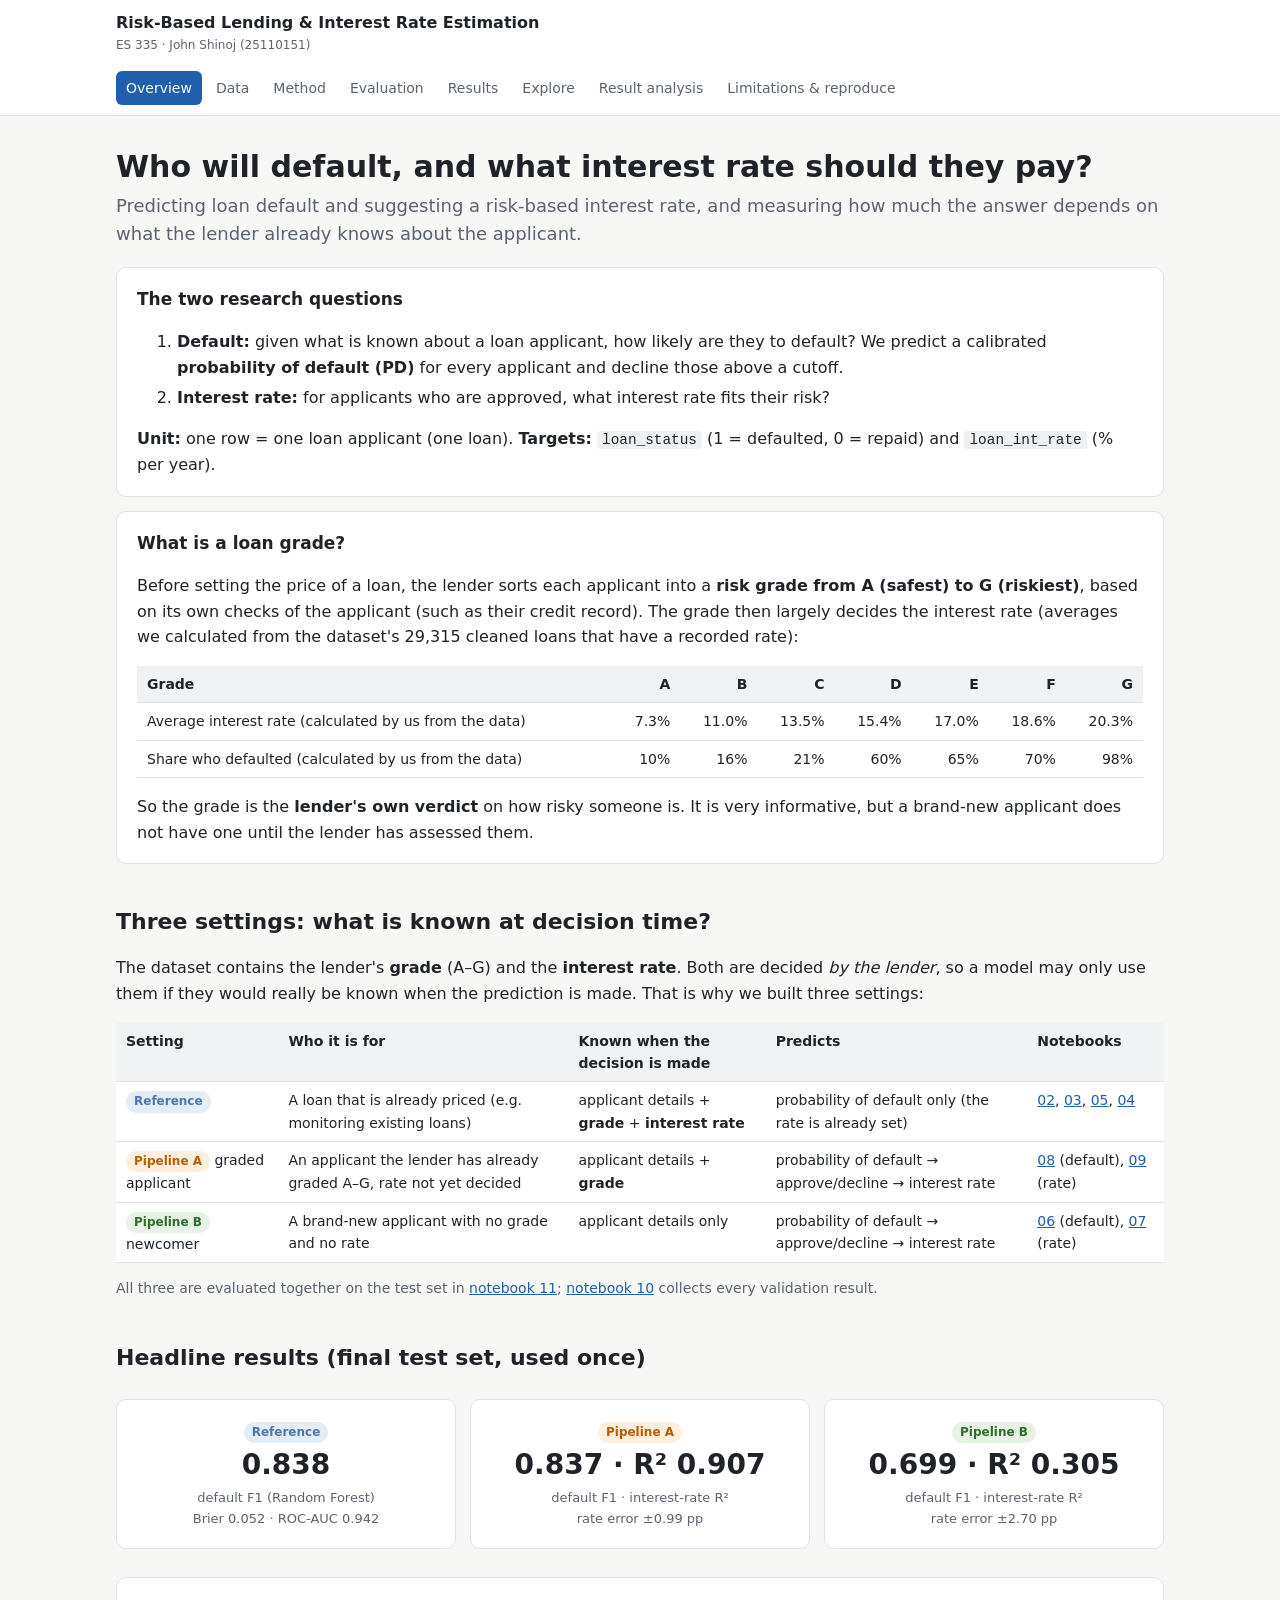
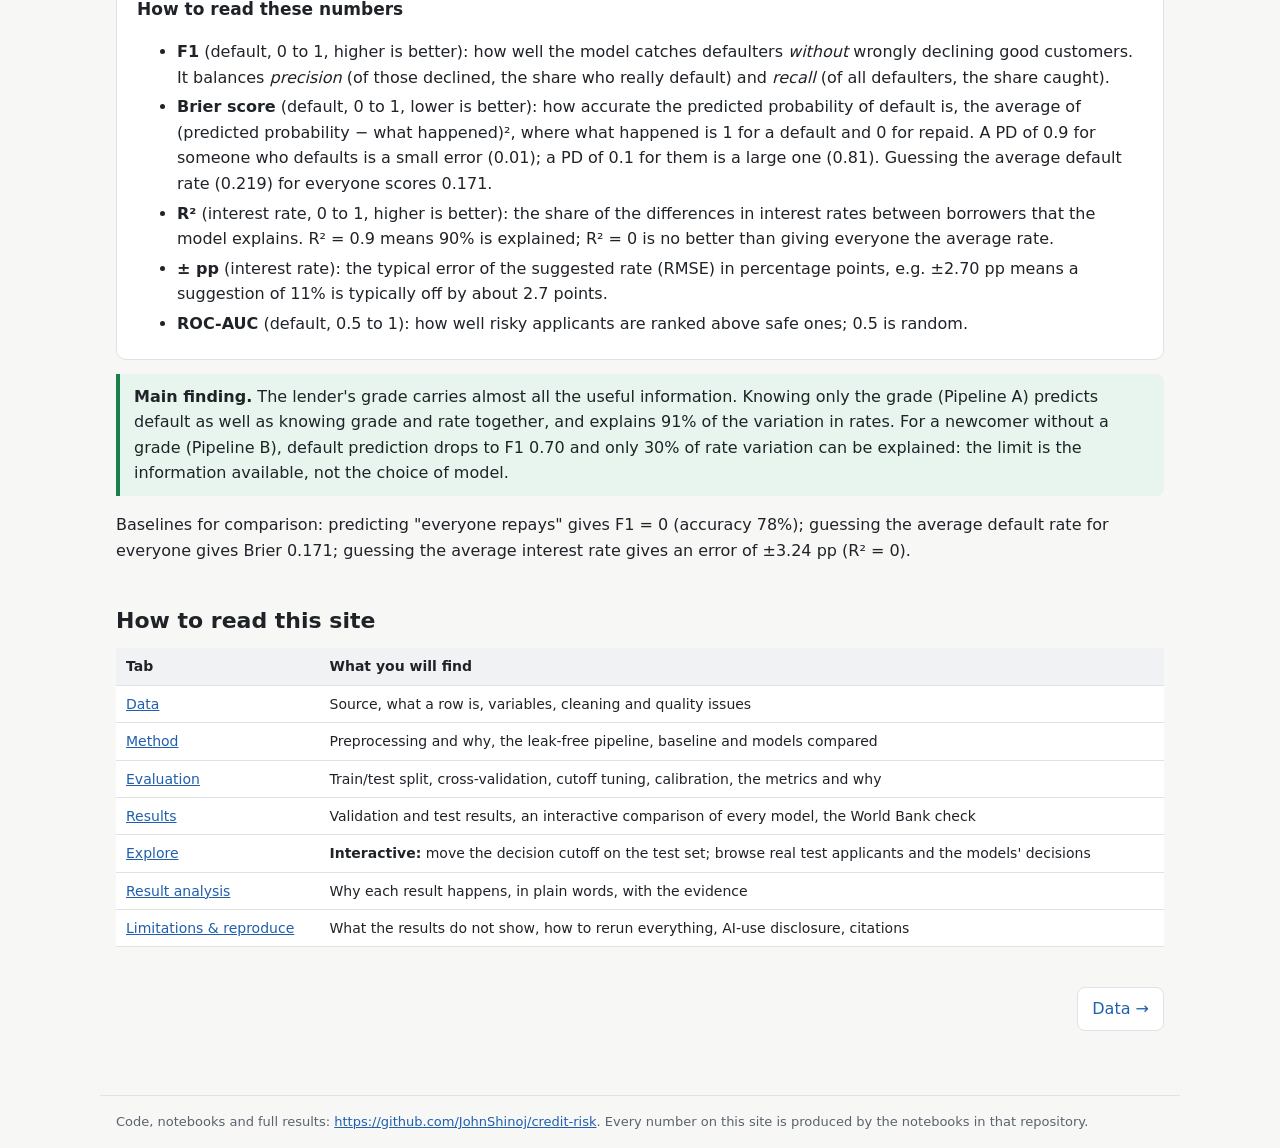
==== docs/index.html @ 81464a8e "Show where each pipeline is in the code on the website - Method: table linking each setting to its n" ====
<!doctype html>
<html lang="en"><head>
<meta charset="utf-8"><meta name="viewport" content="width=device-width, initial-scale=1">
<title>Overview | Risk-Based Lending</title>
<meta name="description" content="ES 335 project: predicting loan default and estimating interest rates for three lending settings.">
<link rel="stylesheet" href="assets/style.css">
</head><body>
<header class="site"><div class="inner">
<a class="brand" href="index.html">Risk-Based Lending &amp; Interest Rate Estimation<small>ES 335 · John Shinoj (25110151)</small></a>
<nav class="tabs"><a href="index.html" class=active>Overview</a><a href="data.html">Data</a><a href="method.html">Method</a><a href="evaluation.html">Evaluation</a><a href="results.html">Results</a><a href="explore.html">Explore</a><a href="analysis.html">Result analysis</a><a href="limitations.html">Limitations & reproduce</a></nav></div></header>
<main>

<h1>Who will default, and what interest rate should they pay?</h1>
<p class="lead">Predicting loan default and suggesting a risk-based interest rate, and measuring how much the answer depends on
what the lender already knows about the applicant.</p>

<div class="card">
<h3 style="margin-top:0">The two research questions</h3>
<ol>
<li><b>Default:</b> given what is known about a loan applicant, how likely are they to default? We predict a calibrated
<b>probability of default (PD)</b> for every applicant and decline those above a cutoff.</li>
<li><b>Interest rate:</b> for applicants who are approved, what interest rate fits their risk?</li>
</ol>
<p style="margin-bottom:0"><b>Unit:</b> one row = one loan applicant (one loan). <b>Targets:</b> <code>loan_status</code>
(1 = defaulted, 0 = repaid) and <code>loan_int_rate</code> (% per year).</p>
</div>

<div class="card">
<h3 style="margin-top:0">What is a loan grade?</h3>
<p>Before setting the price of a loan, the lender sorts each applicant into a <b>risk grade from A (safest) to G (riskiest)</b>,
based on its own checks of the applicant (such as their credit record). The grade then largely decides the interest rate
(averages we calculated from the dataset's 29,315 cleaned loans that have a recorded rate):</p>
<div class="table-wrap"><table>
<tr><th>Grade</th><th class="num">A</th><th class="num">B</th><th class="num">C</th><th class="num">D</th><th class="num">E</th><th class="num">F</th><th class="num">G</th></tr>
<tr><td>Average interest rate (calculated by us from the data)</td><td class="num">7.3%</td><td class="num">11.0%</td><td class="num">13.5%</td><td class="num">15.4%</td><td class="num">17.0%</td><td class="num">18.6%</td><td class="num">20.3%</td></tr>
<tr><td>Share who defaulted (calculated by us from the data)</td><td class="num">10%</td><td class="num">16%</td><td class="num">21%</td><td class="num">60%</td><td class="num">65%</td><td class="num">70%</td><td class="num">98%</td></tr>
</table></div>
<p style="margin-bottom:0">So the grade is the <b>lender's own verdict</b> on how risky someone is. It is very informative, but a brand-new
applicant does not have one until the lender has assessed them.</p>
</div>

<h2>Three settings: what is known at decision time?</h2>
<p>The dataset contains the lender's <b>grade</b> (A–G) and the <b>interest rate</b>. Both are decided <i>by the lender</i>,
so a model may only use them if they would really be known when the prediction is made. That is why we built three settings:</p>

<div class="table-wrap"><table>
<tr><th>Setting</th><th>Who it is for</th><th>Known when the decision is made</th><th>Predicts</th><th>Notebooks</th></tr>
<tr><td><span class="tag ref">Reference</span></td><td>A loan that is already priced (e.g. monitoring existing loans)</td><td>applicant details + <b>grade</b> + <b>interest rate</b></td><td>probability of default only (the rate is already set)</td><td><a href="https://github.com/JohnShinoj/credit-risk/blob/main/notebooks/02_probability_of_default.ipynb" target="_blank" rel="noopener">02</a>, <a href="https://github.com/JohnShinoj/credit-risk/blob/main/notebooks/03_decision_trees.ipynb" target="_blank" rel="noopener">03</a>, <a href="https://github.com/JohnShinoj/credit-risk/blob/main/notebooks/05_random_forest.ipynb" target="_blank" rel="noopener">05</a>, <a href="https://github.com/JohnShinoj/credit-risk/blob/main/notebooks/04_probability_of_default.ipynb" target="_blank" rel="noopener">04</a></td></tr>
<tr><td><span class="tag A">Pipeline A</span> graded applicant</td><td>An applicant the lender has already graded A–G, rate not yet decided</td><td>applicant details + <b>grade</b></td><td>probability of default → approve/decline → interest rate</td><td><a href="https://github.com/JohnShinoj/credit-risk/blob/main/notebooks/08_graded_applicant_models.ipynb" target="_blank" rel="noopener">08</a> (default), <a href="https://github.com/JohnShinoj/credit-risk/blob/main/notebooks/09_interest_rate_with_grade.ipynb" target="_blank" rel="noopener">09</a> (rate)</td></tr>
<tr><td><span class="tag B">Pipeline B</span> newcomer</td><td>A brand-new applicant with no grade and no rate</td><td>applicant details only</td><td>probability of default → approve/decline → interest rate</td><td><a href="https://github.com/JohnShinoj/credit-risk/blob/main/notebooks/06_applicant_only_models.ipynb" target="_blank" rel="noopener">06</a> (default), <a href="https://github.com/JohnShinoj/credit-risk/blob/main/notebooks/07_interest_rate_regression.ipynb" target="_blank" rel="noopener">07</a> (rate)</td></tr>
</table></div>
<p style="font-size:14px;color:var(--muted)">All three are evaluated together on the test set in <a href="https://github.com/JohnShinoj/credit-risk/blob/main/notebooks/11_final_test.ipynb" target="_blank" rel="noopener">notebook 11</a>;
<a href="https://github.com/JohnShinoj/credit-risk/blob/main/notebooks/10_results_summary.ipynb" target="_blank" rel="noopener">notebook 10</a> collects every validation result.</p>

<h2>Headline results (final test set, used once)</h2>
<div class="grid three">
<div class="card kpi"><span class="tag ref">Reference</span><div class="v">0.838</div><div class="l">default F1 (Random Forest)<br>Brier 0.052 · ROC-AUC 0.942</div></div>
<div class="card kpi"><span class="tag A">Pipeline A</span><div class="v">0.837 · R² 0.907</div><div class="l">default F1 · interest-rate R²<br>rate error ±0.99 pp</div></div>
<div class="card kpi"><span class="tag B">Pipeline B</span><div class="v">0.699 · R² 0.305</div><div class="l">default F1 · interest-rate R²<br>rate error ±2.70 pp</div></div>
</div>
<div class="card">
<h3 style="margin-top:0">How to read these numbers</h3>
<ul style="margin-bottom:0">
<li><b>F1</b> (default, 0 to 1, higher is better): how well the model catches defaulters <i>without</i> wrongly declining good
customers. It balances <i>precision</i> (of those declined, the share who really default) and <i>recall</i> (of all defaulters,
the share caught).</li>
<li><b>Brier score</b> (default, 0 to 1, lower is better): how accurate the predicted probability of default is, the average of
(predicted probability − what happened)², where what happened is 1 for a default and 0 for repaid. A PD of 0.9 for someone who
defaults is a small error (0.01); a PD of 0.1 for them is a large one (0.81). Guessing the average default rate (0.219) for
everyone scores 0.171.</li>
<li><b>R²</b> (interest rate, 0 to 1, higher is better): the share of the differences in interest rates between borrowers that the
model explains. R² = 0.9 means 90% is explained; R² = 0 is no better than giving everyone the average rate.</li>
<li><b>± pp</b> (interest rate): the typical error of the suggested rate (RMSE) in percentage points, e.g. ±2.70 pp means a
suggestion of 11% is typically off by about 2.7 points.</li>
<li><b>ROC-AUC</b> (default, 0.5 to 1): how well risky applicants are ranked above safe ones; 0.5 is random.</li>
</ul>
</div>
<div class="note good"><b>Main finding.</b> The lender's grade carries almost all the useful information. Knowing only the grade
(Pipeline A) predicts default as well as knowing grade and rate together, and explains 91% of the variation in rates. For a
newcomer without a grade (Pipeline B), default prediction drops to F1 0.70 and only 30% of rate variation can be explained:
the limit is the information available, not the choice of model.</div>
<p>Baselines for comparison: predicting "everyone repays" gives F1 = 0 (accuracy 78%); guessing the average default rate for
everyone gives Brier 0.171; guessing the average interest rate gives an error of ±3.24 pp (R² = 0).</p>

<h2>How to read this site</h2>
<div class="table-wrap"><table>
<tr><th>Tab</th><th>What you will find</th></tr>
<tr><td><a href="data.html">Data</a></td><td>Source, what a row is, variables, cleaning and quality issues</td></tr>
<tr><td><a href="method.html">Method</a></td><td>Preprocessing and why, the leak-free pipeline, baseline and models compared</td></tr>
<tr><td><a href="evaluation.html">Evaluation</a></td><td>Train/test split, cross-validation, cutoff tuning, calibration, the metrics and why</td></tr>
<tr><td><a href="results.html">Results</a></td><td>Validation and test results, an interactive comparison of every model, the World Bank check</td></tr>
<tr><td><a href="explore.html">Explore</a></td><td><b>Interactive:</b> move the decision cutoff on the test set; browse real test applicants and the models' decisions</td></tr>
<tr><td><a href="analysis.html">Result analysis</a></td><td>Why each result happens, in plain words, with the evidence</td></tr>
<tr><td><a href="limitations.html">Limitations &amp; reproduce</a></td><td>What the results do not show, how to rerun everything, AI-use disclosure, citations</td></tr>
</table></div>

<div class="pager"><span></span><a href="data.html">Data →</a></div>
</main>
<footer>Code, notebooks and full results: <a href="https://github.com/JohnShinoj/credit-risk" target="_blank" rel="noopener">https://github.com/JohnShinoj/credit-risk</a>.
Every number on this site is produced by the notebooks in that repository.</footer>

</body></html>
---- docs/assets/style.css ----
:root {
  --bg: #f7f7f5; --panel: #ffffff; --ink: #1f2328; --muted: #5b6370; --line: #dfe2e6;
  --accent: #1f5fae; --accent-soft: #e8f0fa; --good: #1a7f4b; --good-soft: #e7f5ee;
  --bad: #b3261e; --bad-soft: #fbeaea; --warn: #9a6200; --warn-soft: #fdf3e1;
  --ref: #4c78a8; --A: #f58518; --B: #54a24b;
  --radius: 10px; --maxw: 1080px;
}
* { box-sizing: border-box; }
html { scroll-behavior: smooth; }
body { margin: 0; background: var(--bg); color: var(--ink);
  font: 16px/1.6 system-ui, -apple-system, "Segoe UI", Roboto, Helvetica, Arial, sans-serif; }
a { color: var(--accent); }
header.site { background: var(--panel); border-bottom: 1px solid var(--line); position: sticky; top: 0; z-index: 10; }
header.site .inner { max-width: var(--maxw); margin: 0 auto; padding: 10px 16px; display: flex; align-items: center;
  gap: 16px; flex-wrap: wrap; }
header.site .brand { font-weight: 700; color: var(--ink); text-decoration: none; margin-right: auto; }
header.site .brand small { display: block; font-weight: 400; color: var(--muted); font-size: 12px; }
nav.tabs { display: flex; flex-wrap: wrap; gap: 4px; }
nav.tabs a { text-decoration: none; color: var(--muted); padding: 6px 10px; border-radius: 6px; font-size: 14px; }
nav.tabs a:hover { background: var(--accent-soft); color: var(--accent); }
nav.tabs a.active { background: var(--accent); color: #fff; }
main { max-width: var(--maxw); margin: 0 auto; padding: 24px 16px 64px; }
h1 { font-size: 30px; line-height: 1.25; margin: 8px 0 6px; }
h2 { font-size: 22px; margin: 36px 0 10px; padding-top: 4px; }
h3 { font-size: 17px; margin: 22px 0 6px; }
p.lead { font-size: 18px; color: var(--muted); margin-top: 0; }
.card { background: var(--panel); border: 1px solid var(--line); border-radius: var(--radius); padding: 18px 20px; margin: 14px 0; }
.grid { display: grid; gap: 14px; }
.grid.two { grid-template-columns: repeat(auto-fit, minmax(300px, 1fr)); }
.grid.three { grid-template-columns: repeat(auto-fit, minmax(240px, 1fr)); }
.kpi { text-align: center; }
.kpi .v { font-size: 28px; font-weight: 700; }
.kpi .l { color: var(--muted); font-size: 13px; }
.tag { display: inline-block; padding: 1px 8px; border-radius: 99px; font-size: 12px; font-weight: 600; }
.tag.ref { background: #e4ecf6; color: var(--ref); } .tag.A { background: #fdeedd; color: #b55d00; }
.tag.B { background: #e6f2e4; color: #2f6e29; }
.note { border-left: 4px solid var(--accent); background: var(--accent-soft); padding: 10px 14px; border-radius: 0 8px 8px 0; margin: 14px 0; }
.note.warn { border-color: var(--warn); background: var(--warn-soft); }
.note.good { border-color: var(--good); background: var(--good-soft); }
.note.bad { border-color: var(--bad); background: var(--bad-soft); }
.table-wrap { overflow-x: auto; margin: 10px 0; }
table { border-collapse: collapse; width: 100%; background: var(--panel); font-size: 14px; }
th, td { border-bottom: 1px solid var(--line); padding: 7px 10px; text-align: left; vertical-align: top; }
th { background: #f0f2f4; font-weight: 600; }
td.num, th.num { text-align: right; font-variant-numeric: tabular-nums; }
tr.best td { background: #eef7f1; font-weight: 600; }
figure { margin: 16px 0; background: var(--panel); border: 1px solid var(--line); border-radius: var(--radius); padding: 12px; }
figure img { max-width: 100%; height: auto; display: block; margin: 0 auto; }
figcaption { color: var(--muted); font-size: 14px; margin-top: 8px; }
.why { display: grid; gap: 8px; }
.why .row { display: grid; grid-template-columns: 110px 1fr; gap: 10px; }
.why .row b { color: var(--muted); font-size: 13px; text-transform: uppercase; letter-spacing: .03em; padding-top: 2px; }
@media (max-width: 600px) { .why .row { grid-template-columns: 1fr; gap: 2px; } h1 { font-size: 24px; } }
.controls { display: flex; flex-wrap: wrap; gap: 10px 18px; align-items: center; margin: 8px 0 12px; }
.controls label { font-size: 14px; color: var(--muted); }
.seg { display: inline-flex; border: 1px solid var(--line); border-radius: 8px; overflow: hidden; }
.seg button { border: 0; background: var(--panel); padding: 7px 12px; cursor: pointer; font: inherit; font-size: 14px; }
.seg button + button { border-left: 1px solid var(--line); }
.seg button.on { background: var(--accent); color: #fff; }
select, input[type=range] { font: inherit; font-size: 14px; }
select { padding: 5px 8px; border-radius: 6px; border: 1px solid var(--line); background: #fff; }
input[type=range] { width: min(420px, 100%); }
button.btn { border: 1px solid var(--accent); background: var(--panel); color: var(--accent); padding: 6px 12px;
  border-radius: 6px; cursor: pointer; font: inherit; font-size: 14px; }
button.btn:hover { background: var(--accent-soft); }
.cm { display: grid; grid-template-columns: auto 1fr 1fr; gap: 4px; max-width: 460px; font-size: 14px; }
.cm div { padding: 10px; border-radius: 6px; text-align: center; }
.cm .h { background: transparent; color: var(--muted); font-size: 12px; }
.cm .tp { background: var(--good-soft); } .cm .tn { background: var(--good-soft); }
.cm .fp { background: var(--warn-soft); } .cm .fn { background: var(--bad-soft); }
.cm b { display: block; font-size: 20px; }
.metrics { display: grid; grid-template-columns: repeat(auto-fit, minmax(120px, 1fr)); gap: 8px; margin: 12px 0; }
.metrics div { background: var(--panel); border: 1px solid var(--line); border-radius: 8px; padding: 8px; text-align: center; }
.metrics b { display: block; font-size: 20px; }
.metrics span { font-size: 12px; color: var(--muted); }
.applist { max-height: 340px; overflow-y: auto; border: 1px solid var(--line); border-radius: 8px; }
.applist table { font-size: 13px; }
.applist tr { cursor: pointer; } .applist tr:hover td { background: var(--accent-soft); }
.applist tr.sel td { background: #dbe8f8; }
.dec-ok { color: var(--good); font-weight: 600; } .dec-no { color: var(--bad); font-weight: 600; }
.chart { width: 100%; min-height: 360px; }
footer { max-width: var(--maxw); margin: 0 auto; padding: 16px; color: var(--muted); font-size: 13px; border-top: 1px solid var(--line); }
.pager { display: flex; justify-content: space-between; margin-top: 40px; gap: 10px; flex-wrap: wrap; }
.pager a { text-decoration: none; border: 1px solid var(--line); background: var(--panel); padding: 8px 14px; border-radius: 8px; }
code { background: #eef0f2; padding: 1px 5px; border-radius: 4px; font-size: 90%; }
ol li, ul li { margin: 4px 0; }
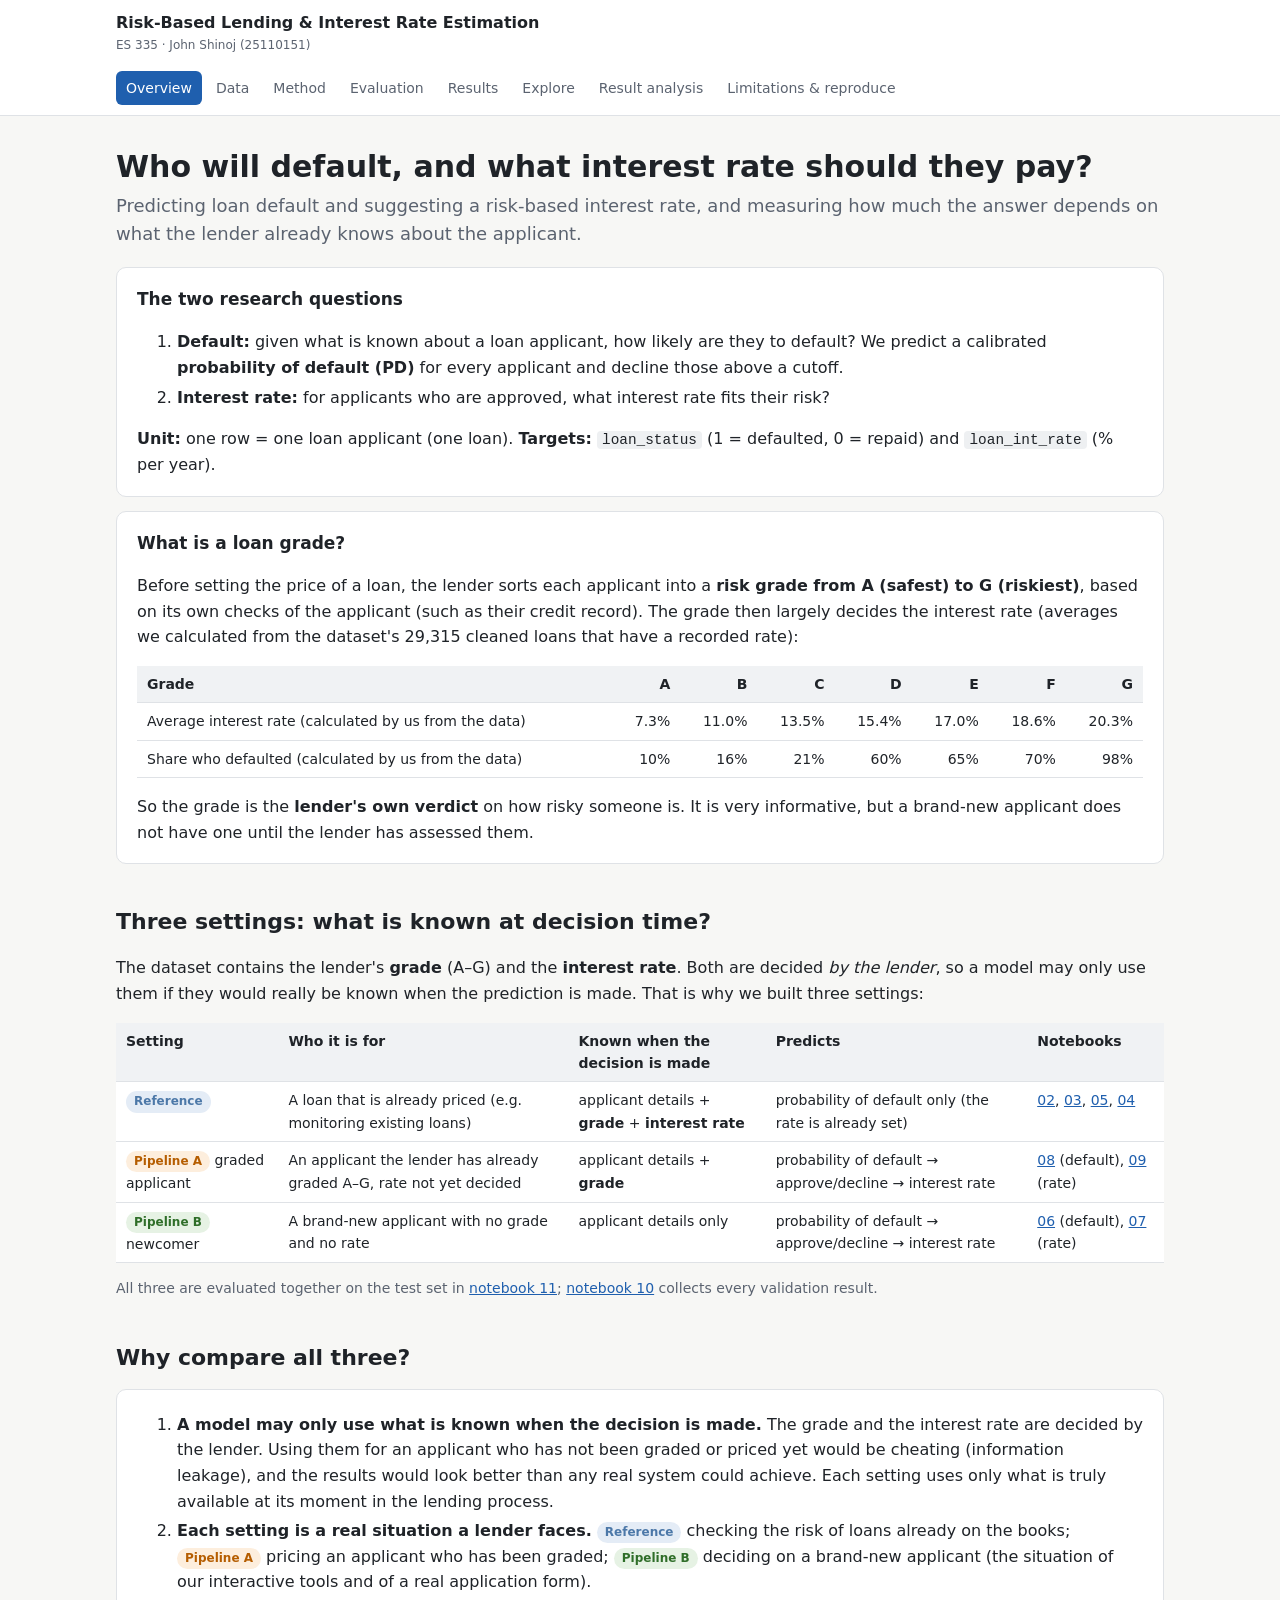
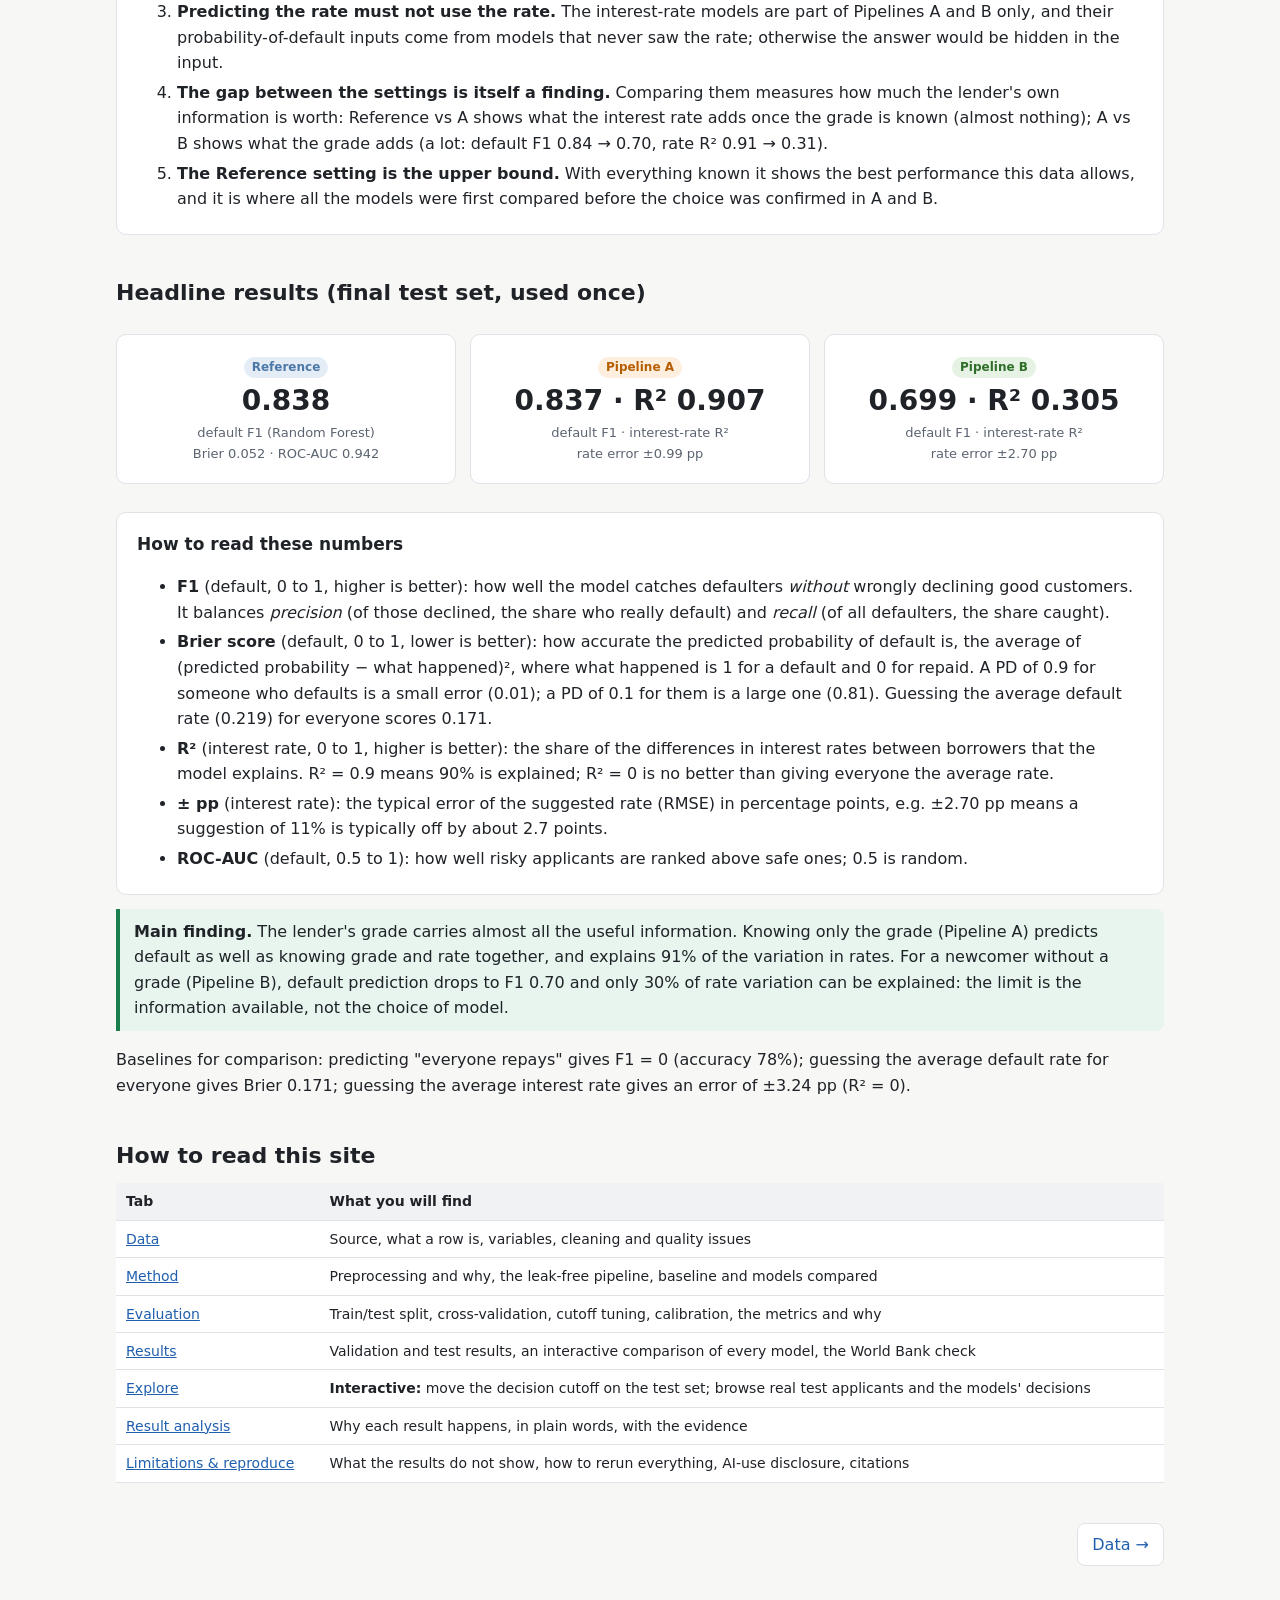
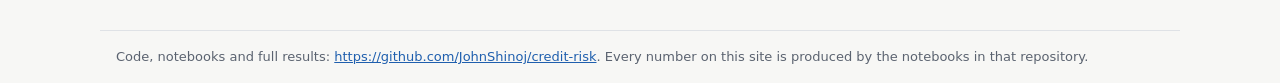
==== commit 0b3fb796: "Explain the three settings and why all three are compared - Overview: "Why compare all three?" secti" ====
--- a/docs/index.html
+++ b/docs/index.html
@@ -52,6 +52,26 @@
 <p style="font-size:14px;color:var(--muted)">All three are evaluated together on the test set in <a href="https://github.com/JohnShinoj/credit-risk/blob/main/notebooks/11_final_test.ipynb" target="_blank" rel="noopener">notebook 11</a>;
 <a href="https://github.com/JohnShinoj/credit-risk/blob/main/notebooks/10_results_summary.ipynb" target="_blank" rel="noopener">notebook 10</a> collects every validation result.</p>
 
+<h2 id="why-three">Why compare all three?</h2>
+<div class="card">
+<ol style="margin:0">
+<li><b>A model may only use what is known when the decision is made.</b> The grade and the interest rate are decided by the
+lender. Using them for an applicant who has not been graded or priced yet would be cheating (information leakage), and the
+results would look better than any real system could achieve. Each setting uses only what is truly available at its moment
+in the lending process.</li>
+<li><b>Each setting is a real situation a lender faces.</b> <span class="tag ref">Reference</span> checking the risk of loans
+already on the books; <span class="tag A">Pipeline A</span> pricing an applicant who has been graded; <span class="tag B">Pipeline B</span>
+deciding on a brand-new applicant (the situation of our interactive tools and of a real application form).</li>
+<li><b>Predicting the rate must not use the rate.</b> The interest-rate models are part of Pipelines A and B only, and their
+probability-of-default inputs come from models that never saw the rate; otherwise the answer would be hidden in the input.</li>
+<li><b>The gap between the settings is itself a finding.</b> Comparing them measures how much the lender's own information is
+worth: Reference vs A shows what the interest rate adds once the grade is known (almost nothing); A vs B shows what the grade
+adds (a lot: default F1 0.84 → 0.70, rate R² 0.91 → 0.31).</li>
+<li><b>The Reference setting is the upper bound.</b> With everything known it shows the best performance this data allows, and
+it is where all the models were first compared before the choice was confirmed in A and B.</li>
+</ol>
+</div>
+
 <h2>Headline results (final test set, used once)</h2>
 <div class="grid three">
 <div class="card kpi"><span class="tag ref">Reference</span><div class="v">0.838</div><div class="l">default F1 (Random Forest)<br>Brier 0.052 · ROC-AUC 0.942</div></div>
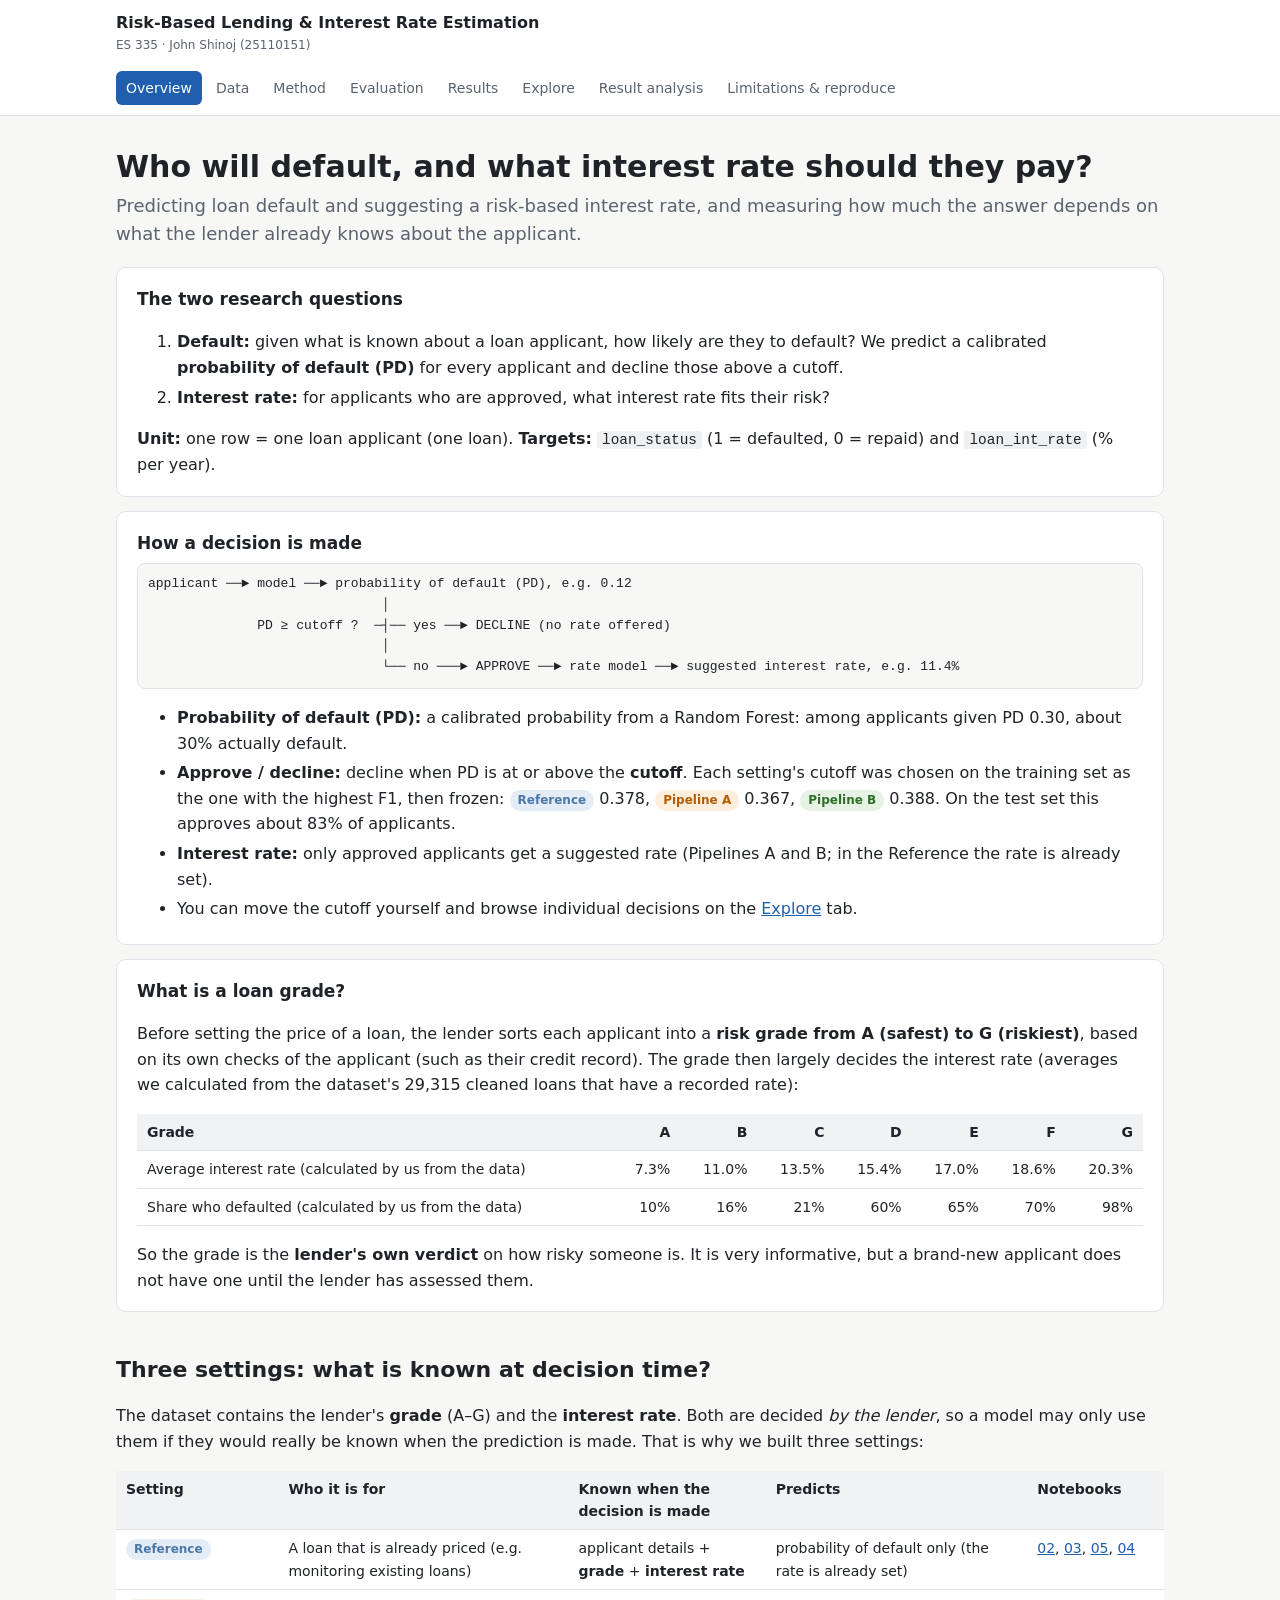
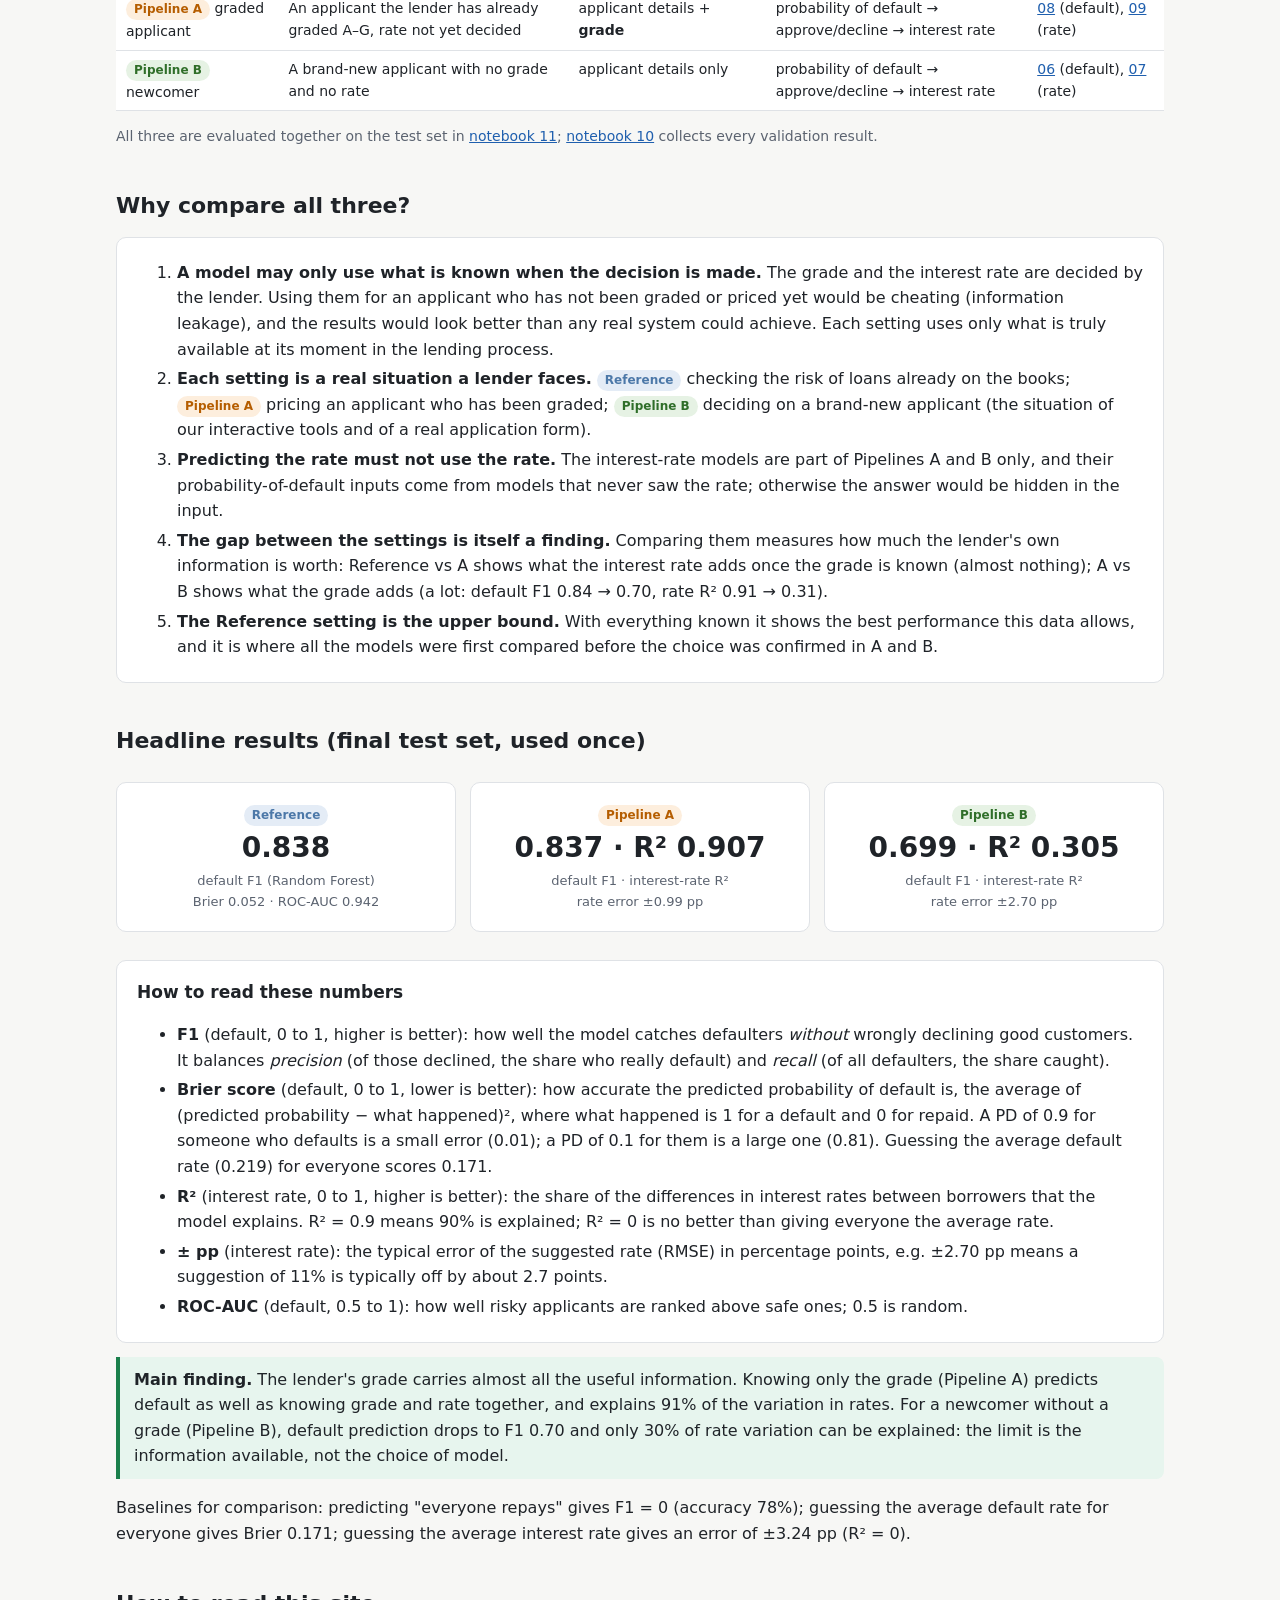
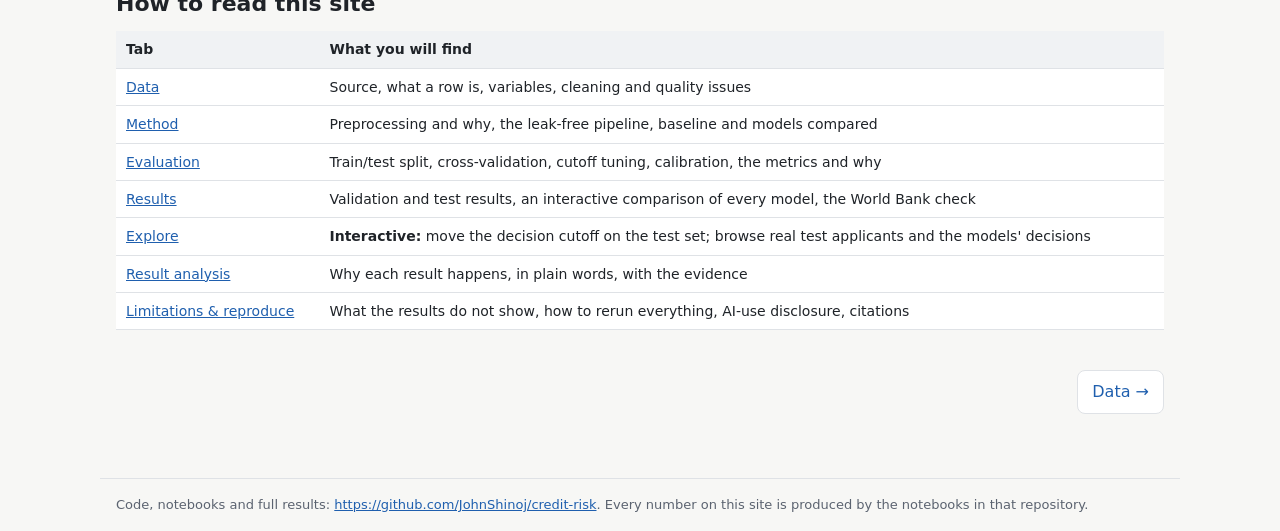
==== commit 67956c4a: "Show how a decision is made on the overview Flow from applicant to probability of default, approve/d" ====
--- a/docs/index.html
+++ b/docs/index.html
@@ -23,6 +23,25 @@
 </ol>
 <p style="margin-bottom:0"><b>Unit:</b> one row = one loan applicant (one loan). <b>Targets:</b> <code>loan_status</code>
 (1 = defaulted, 0 = repaid) and <code>loan_int_rate</code> (% per year).</p>
+</div>
+
+<div class="card">
+<h3 style="margin-top:0">How a decision is made</h3>
+<pre style="background:#f7f7f5;border:1px solid var(--line);border-radius:8px;padding:10px;overflow-x:auto;font-size:13px;margin:6px 0 10px">
+applicant ──► model ──► probability of default (PD), e.g. 0.12
+                              │
+              PD ≥ cutoff ?  ─┤── yes ──► DECLINE (no rate offered)
+                              │
+                              └── no ───► APPROVE ──► rate model ──► suggested interest rate, e.g. 11.4%</pre>
+<ul style="margin-bottom:0">
+<li><b>Probability of default (PD):</b> a calibrated probability from a Random Forest: among applicants given PD 0.30, about 30%
+actually default.</li>
+<li><b>Approve / decline:</b> decline when PD is at or above the <b>cutoff</b>. Each setting's cutoff was chosen on the training
+set as the one with the highest F1, then frozen: <span class="tag ref">Reference</span> 0.378, <span class="tag A">Pipeline A</span>
+0.367, <span class="tag B">Pipeline B</span> 0.388. On the test set this approves about 83% of applicants.</li>
+<li><b>Interest rate:</b> only approved applicants get a suggested rate (Pipelines A and B; in the Reference the rate is already set).</li>
+<li>You can move the cutoff yourself and browse individual decisions on the <a href="explore.html">Explore</a> tab.</li>
+</ul>
 </div>
 
 <div class="card">
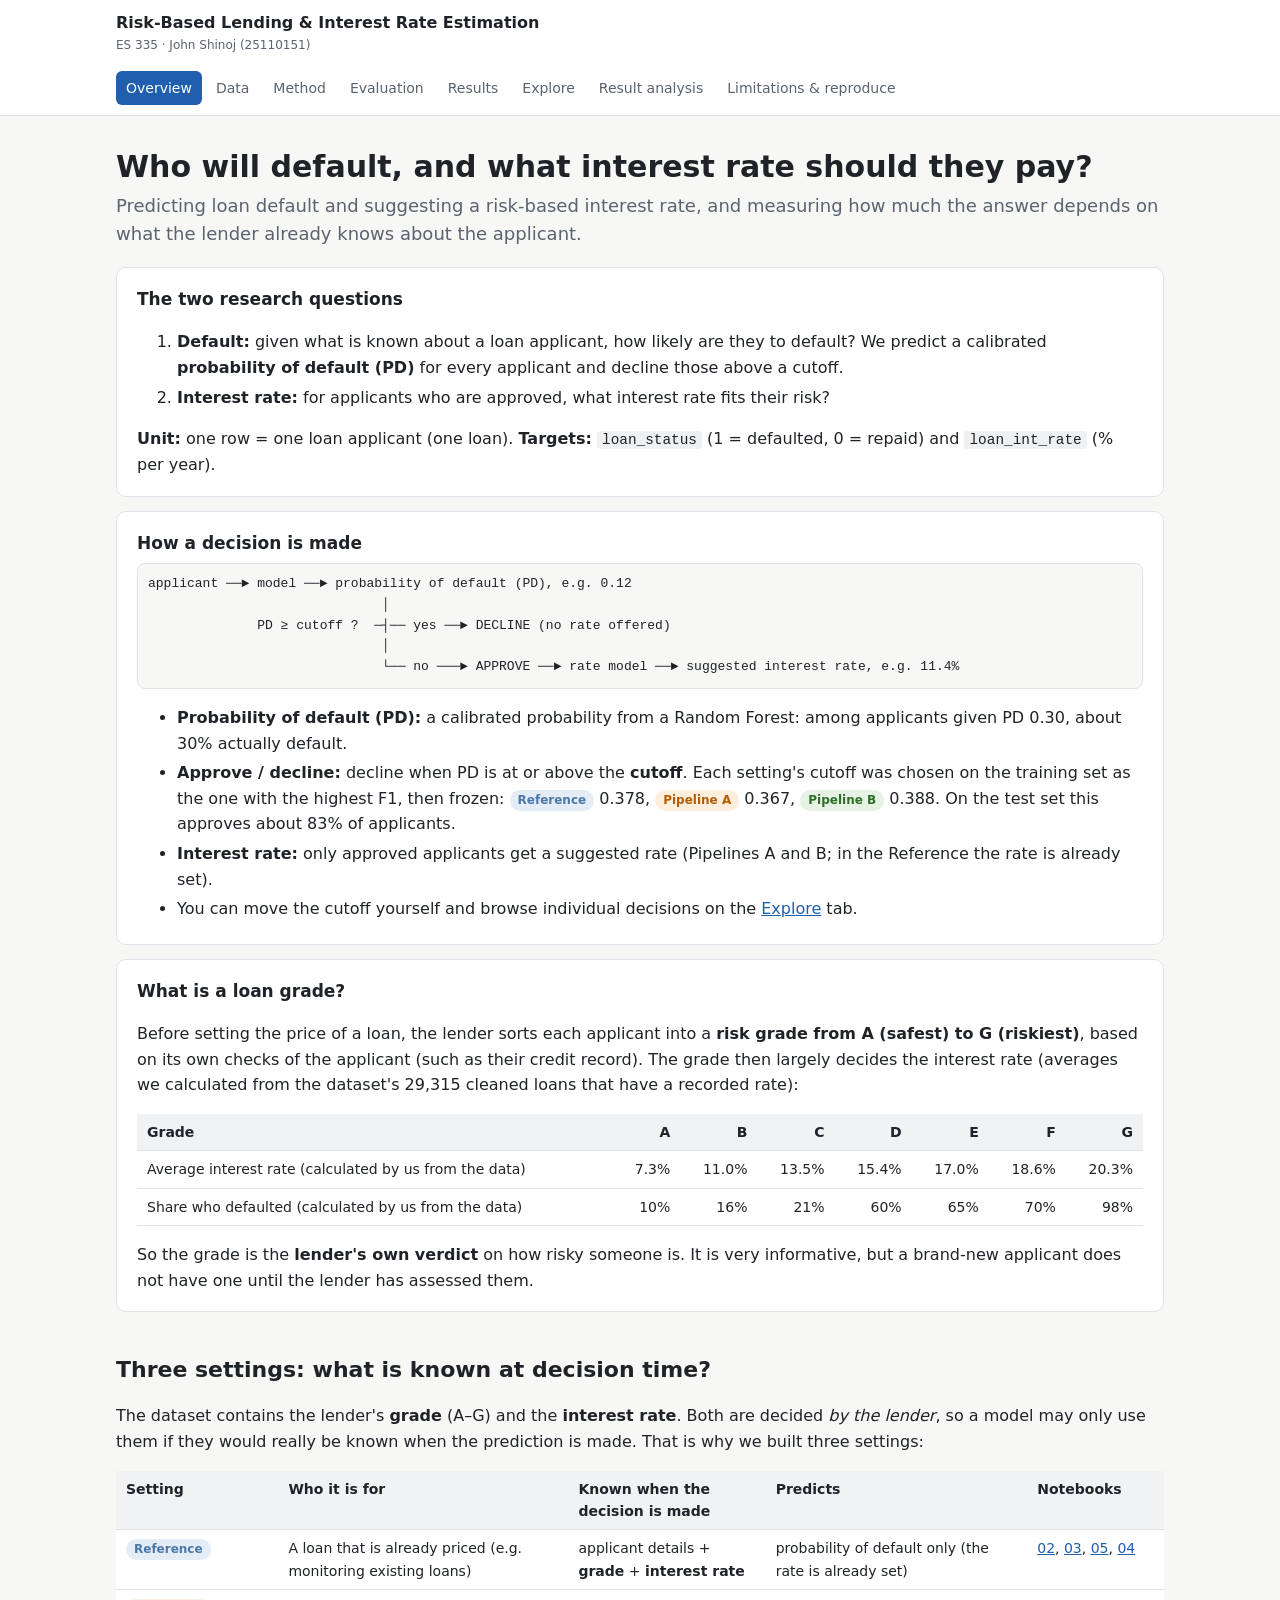
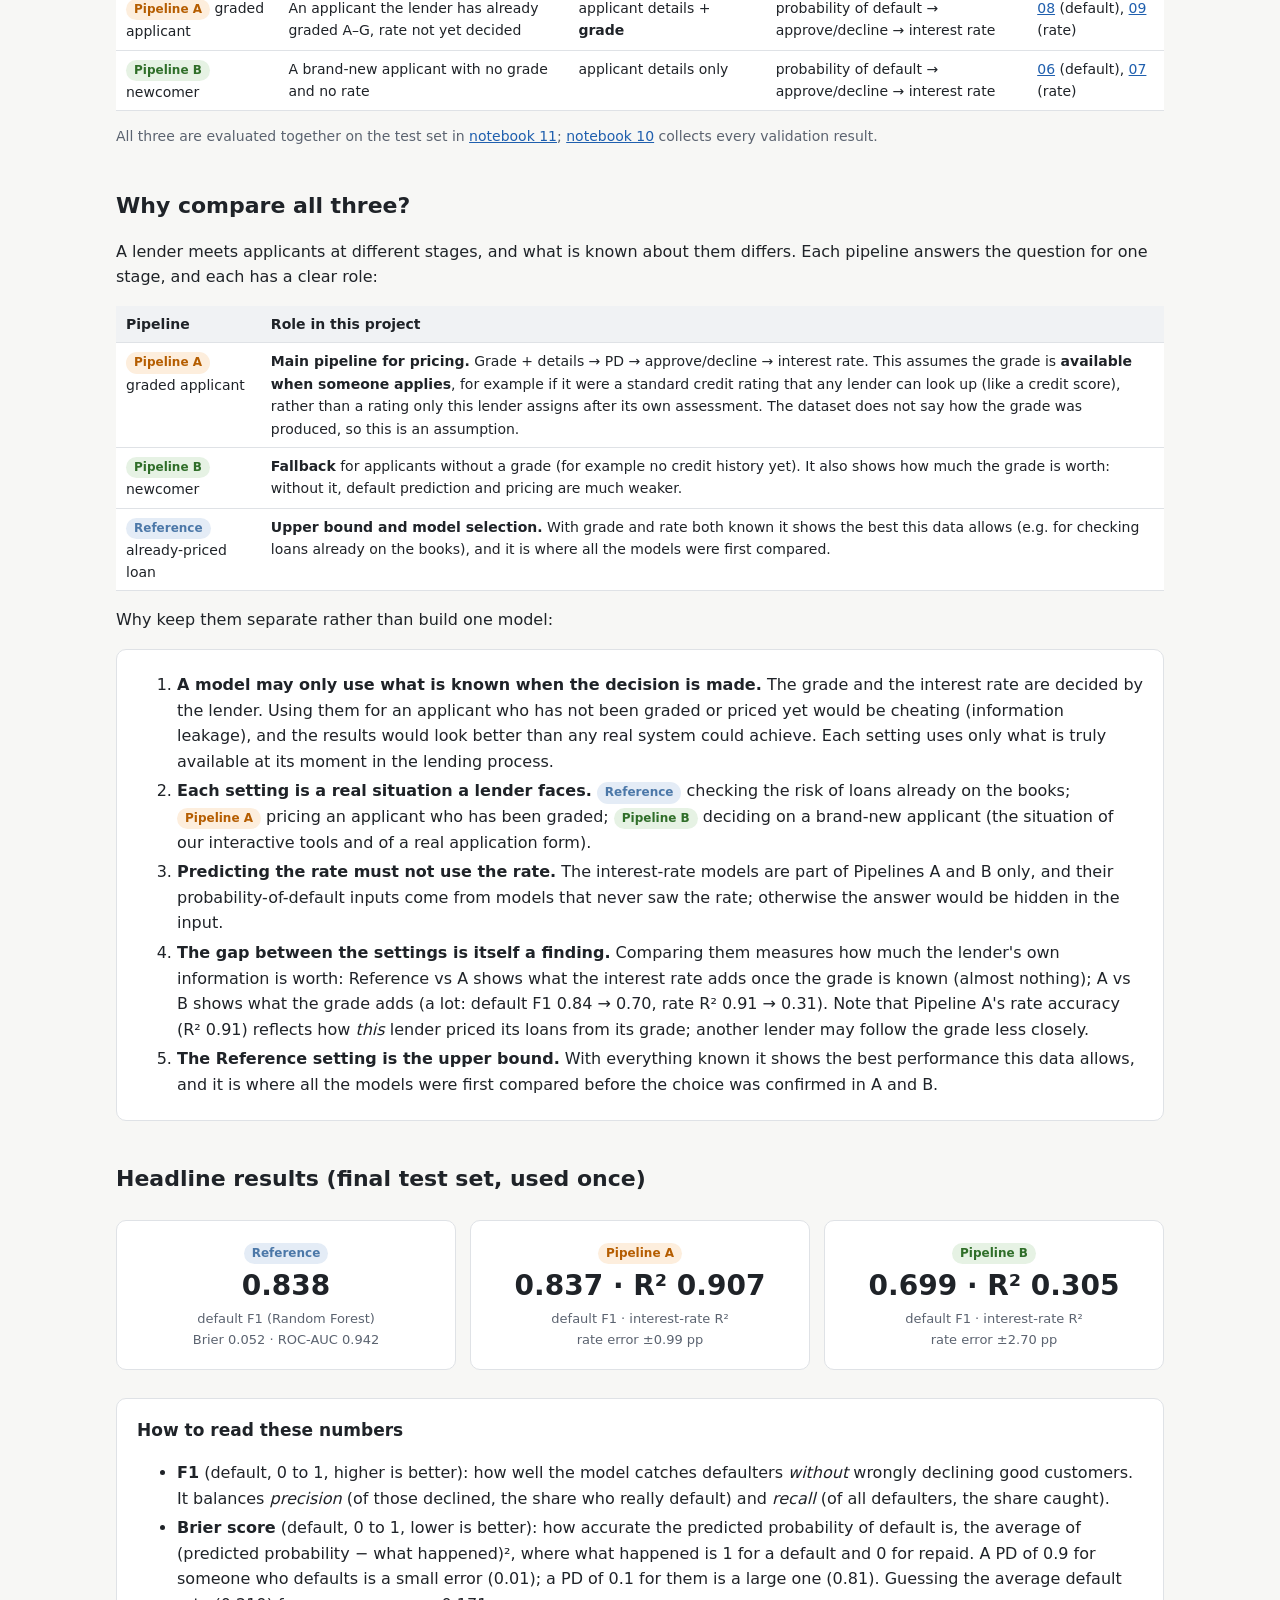
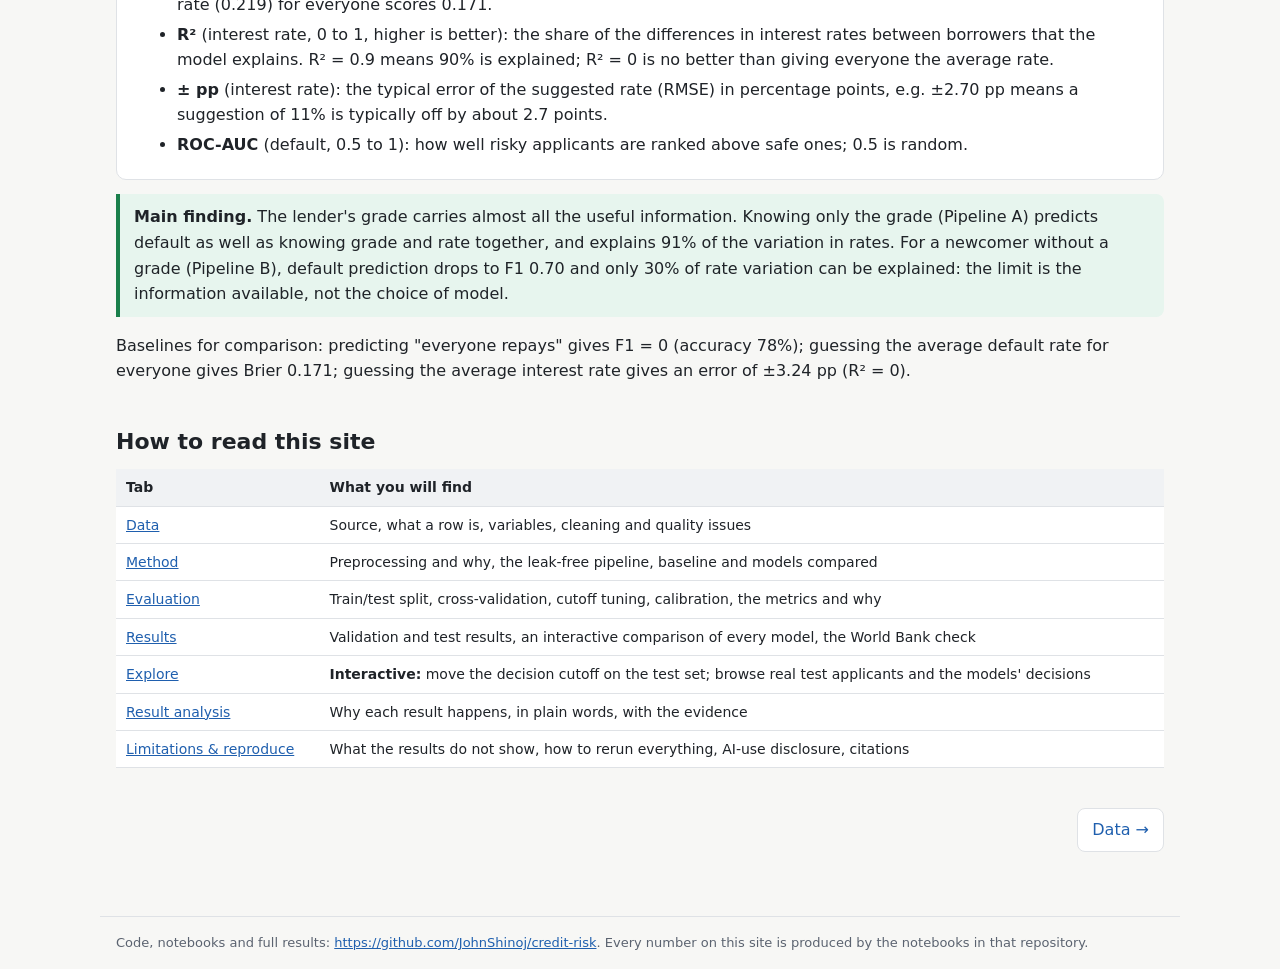
==== commit aec87830: "Explain the role of each pipeline and the grade assumption - Overview: role table (Pipeline A main p" ====
--- a/docs/index.html
+++ b/docs/index.html
@@ -72,6 +72,20 @@
 <a href="https://github.com/JohnShinoj/credit-risk/blob/main/notebooks/10_results_summary.ipynb" target="_blank" rel="noopener">notebook 10</a> collects every validation result.</p>
 
 <h2 id="why-three">Why compare all three?</h2>
+<p>A lender meets applicants at different stages, and what is known about them differs. Each pipeline answers the question
+for one stage, and each has a clear role:</p>
+<div class="table-wrap"><table>
+<tr><th>Pipeline</th><th>Role in this project</th></tr>
+<tr><td><span class="tag A">Pipeline A</span> graded applicant</td><td><b>Main pipeline for pricing.</b> Grade + details → PD → approve/decline →
+interest rate. This assumes the grade is <b>available when someone applies</b>, for example if it were a standard credit rating
+that any lender can look up (like a credit score), rather than a rating only this lender assigns after its own assessment.
+The dataset does not say how the grade was produced, so this is an assumption.</td></tr>
+<tr><td><span class="tag B">Pipeline B</span> newcomer</td><td><b>Fallback</b> for applicants without a grade (for example no credit history yet).
+It also shows how much the grade is worth: without it, default prediction and pricing are much weaker.</td></tr>
+<tr><td><span class="tag ref">Reference</span> already-priced loan</td><td><b>Upper bound and model selection.</b> With grade and rate both known it shows the best
+this data allows (e.g. for checking loans already on the books), and it is where all the models were first compared.</td></tr>
+</table></div>
+<p>Why keep them separate rather than build one model:</p>
 <div class="card">
 <ol style="margin:0">
 <li><b>A model may only use what is known when the decision is made.</b> The grade and the interest rate are decided by the
@@ -85,7 +99,8 @@
 probability-of-default inputs come from models that never saw the rate; otherwise the answer would be hidden in the input.</li>
 <li><b>The gap between the settings is itself a finding.</b> Comparing them measures how much the lender's own information is
 worth: Reference vs A shows what the interest rate adds once the grade is known (almost nothing); A vs B shows what the grade
-adds (a lot: default F1 0.84 → 0.70, rate R² 0.91 → 0.31).</li>
+adds (a lot: default F1 0.84 → 0.70, rate R² 0.91 → 0.31). Note that Pipeline A's rate accuracy (R² 0.91) reflects how
+<i>this</i> lender priced its loans from its grade; another lender may follow the grade less closely.</li>
 <li><b>The Reference setting is the upper bound.</b> With everything known it shows the best performance this data allows, and
 it is where all the models were first compared before the choice was confirmed in A and B.</li>
 </ol>
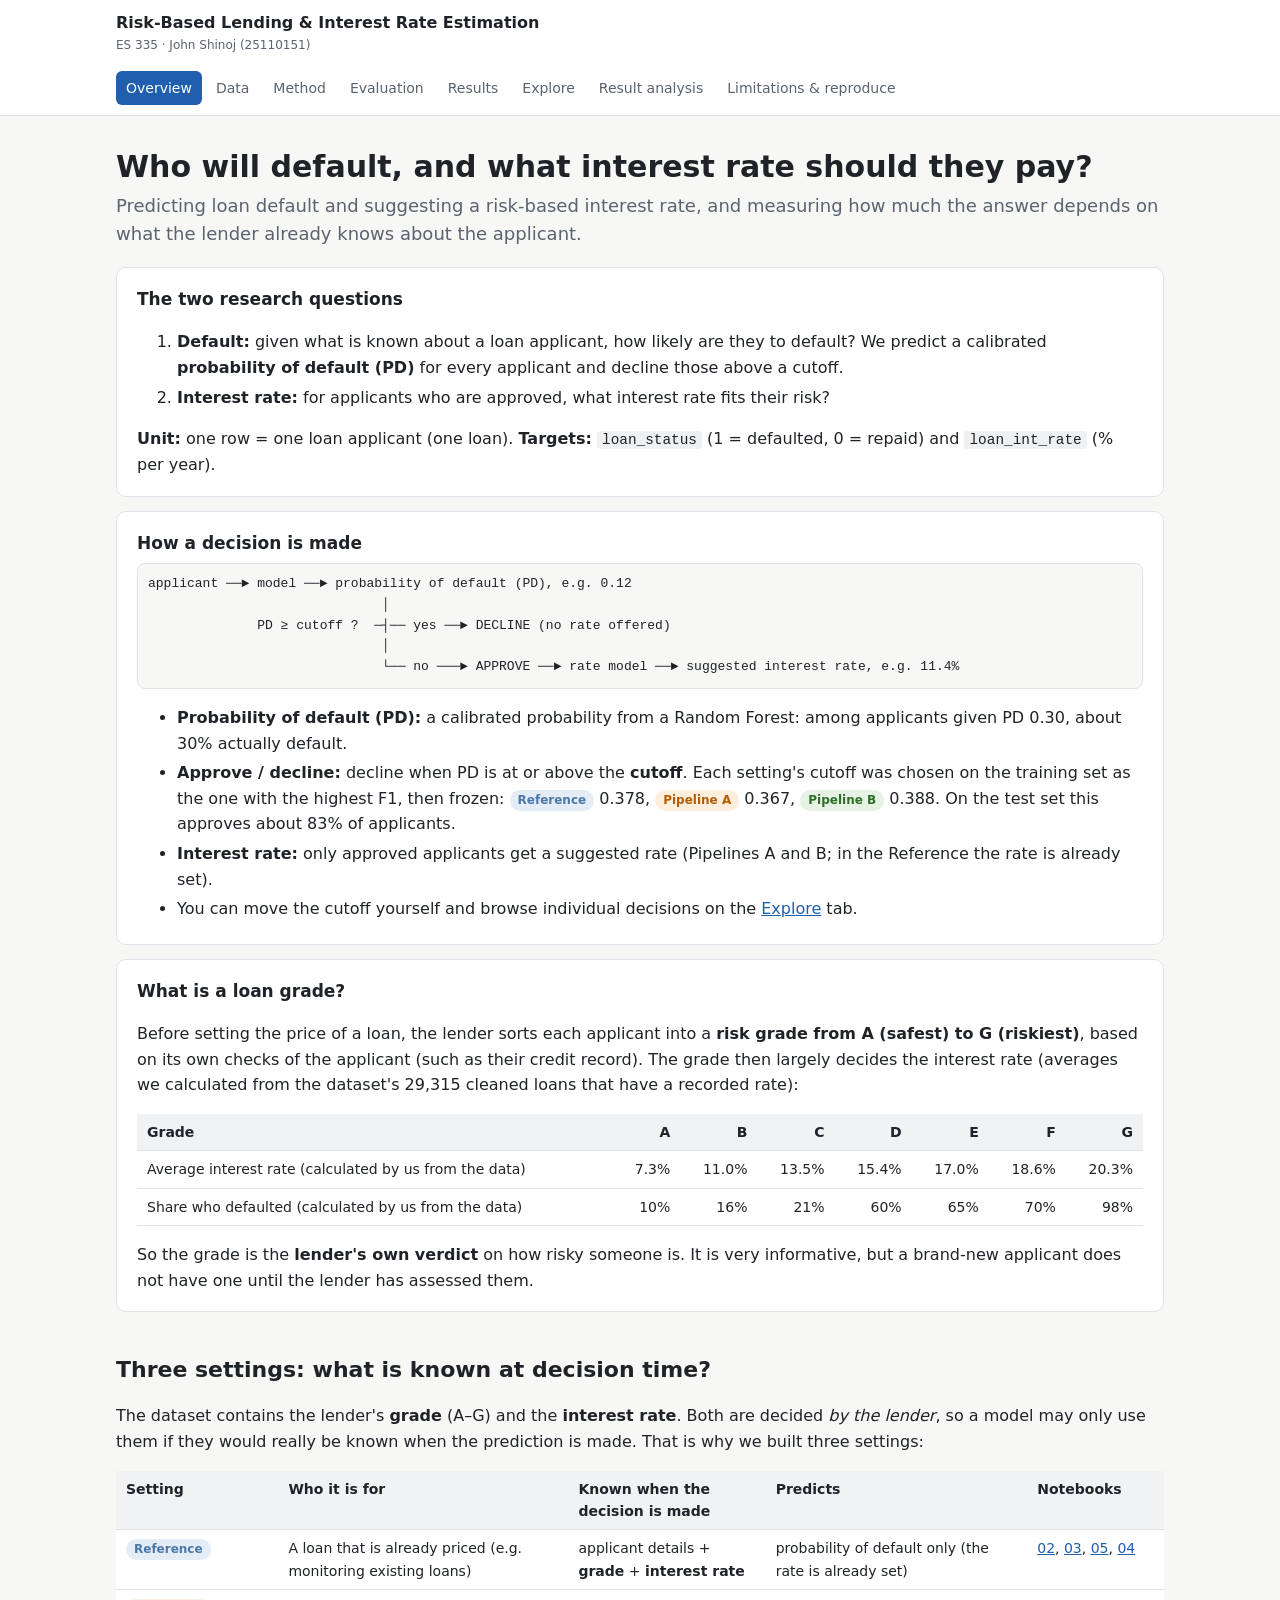
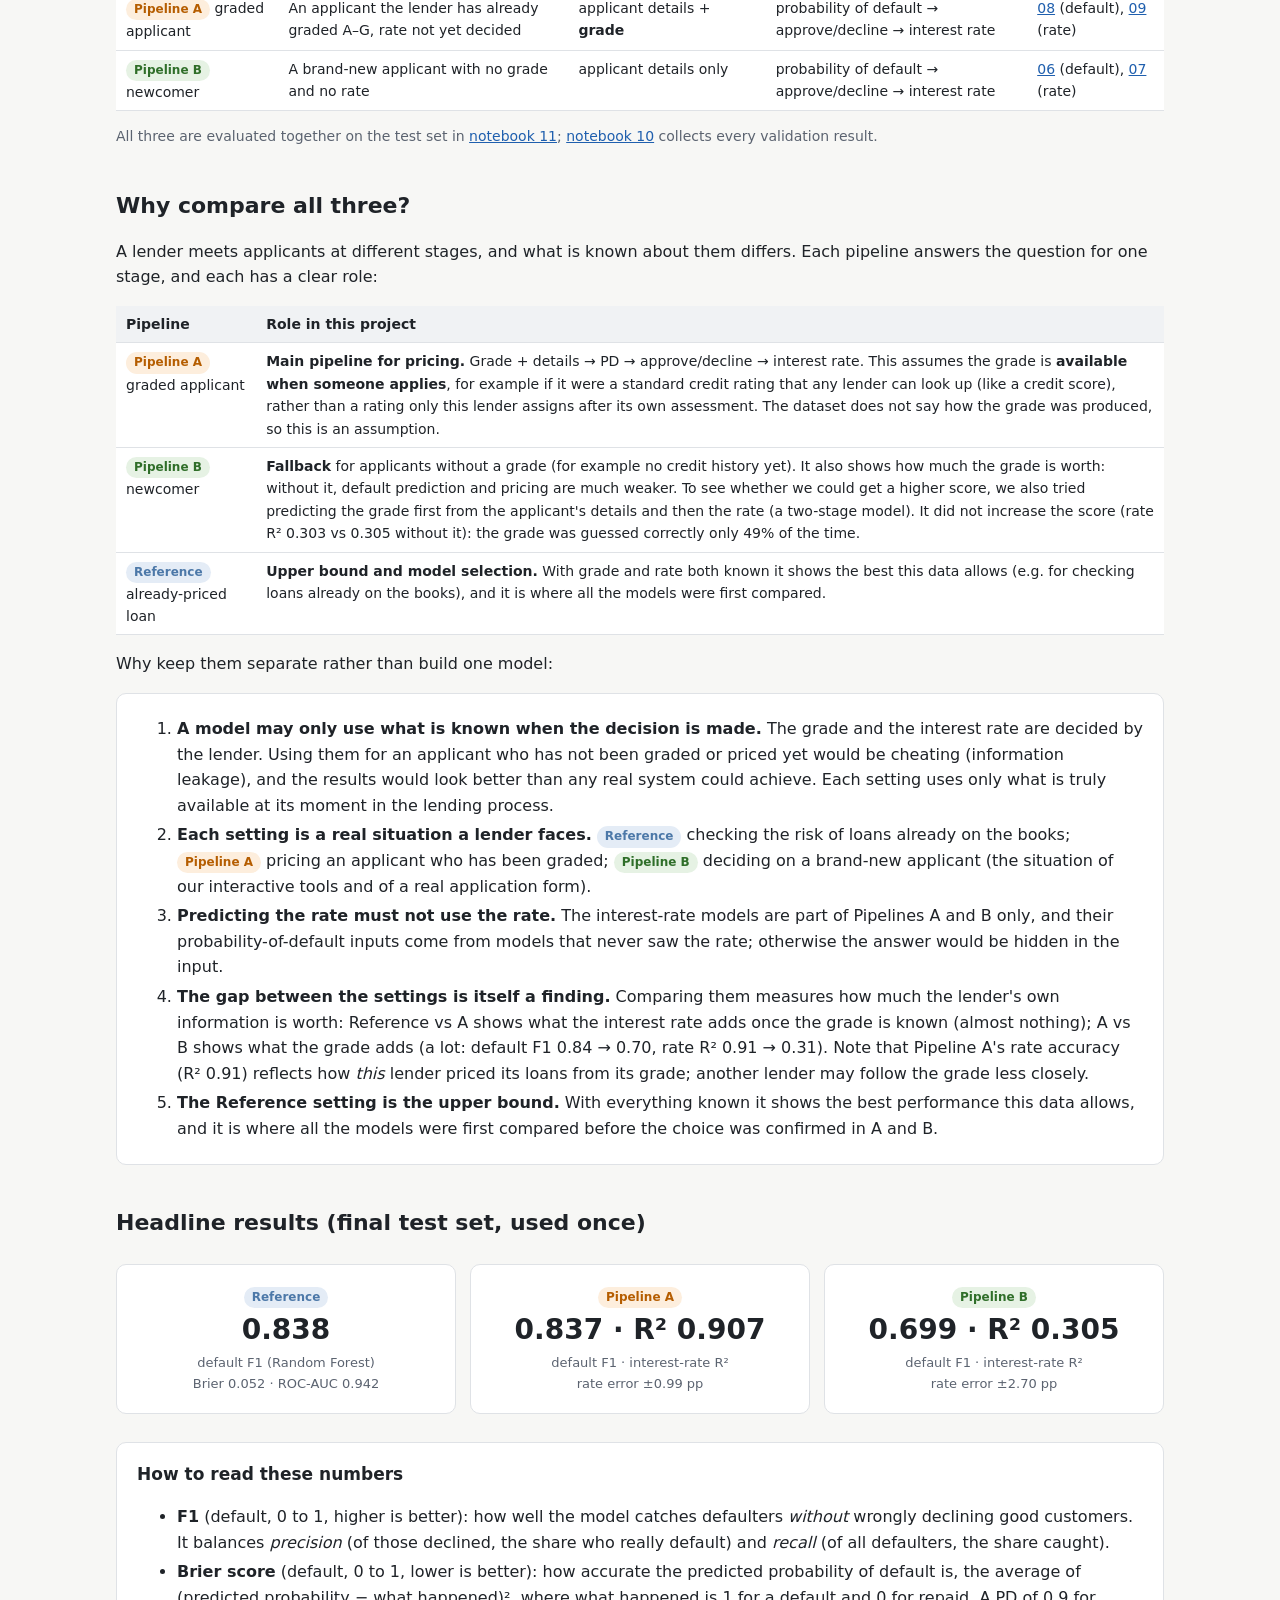
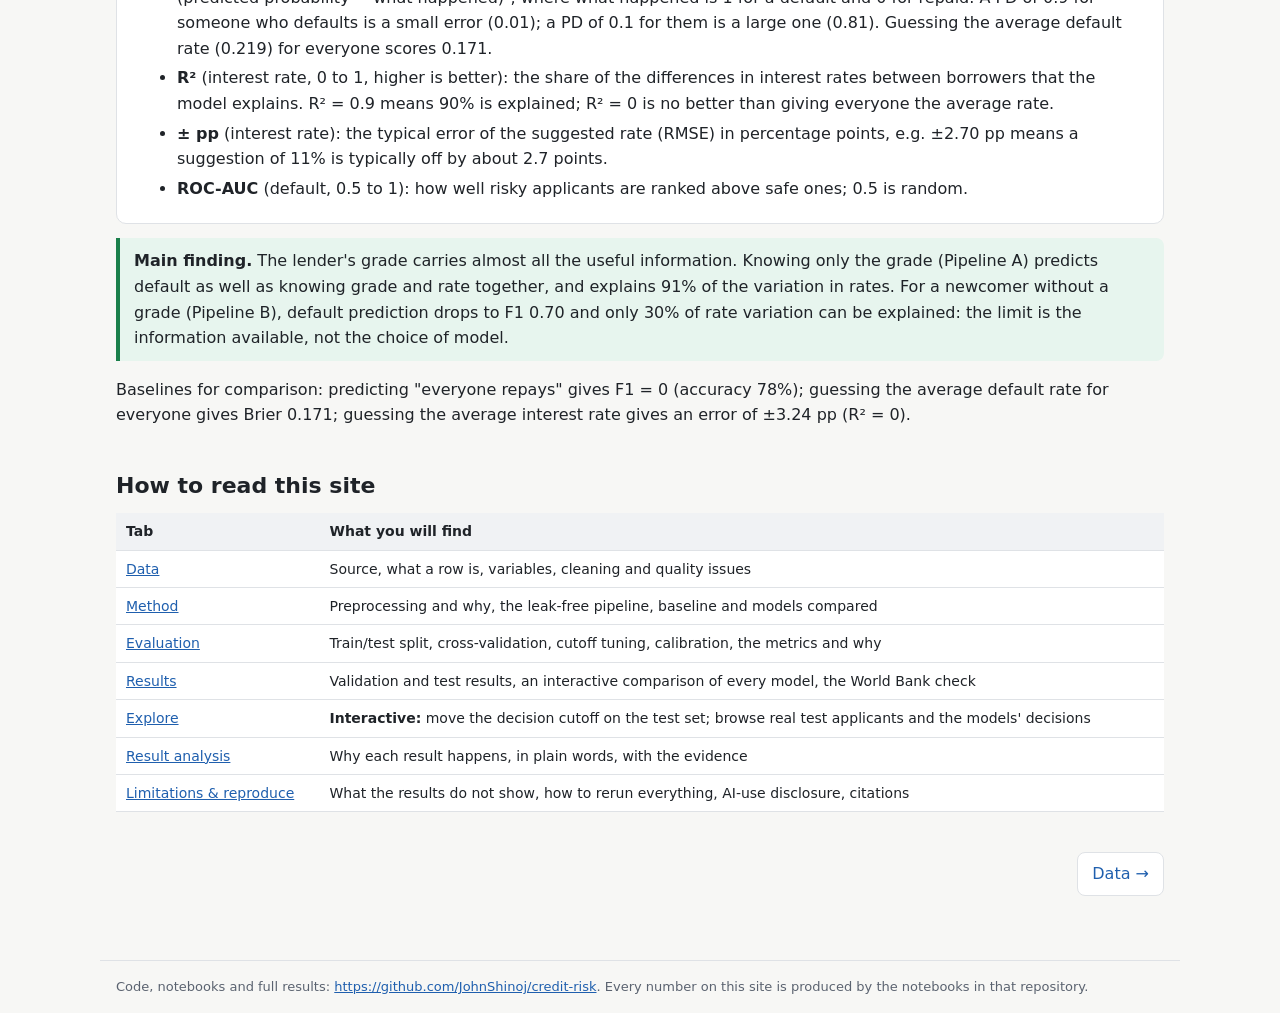
==== commit 4e653ae1: "Describe the two-stage grade model on the overview and method pages Explains that it was tried in Pi" ====
--- a/docs/index.html
+++ b/docs/index.html
@@ -81,7 +81,9 @@
 that any lender can look up (like a credit score), rather than a rating only this lender assigns after its own assessment.
 The dataset does not say how the grade was produced, so this is an assumption.</td></tr>
 <tr><td><span class="tag B">Pipeline B</span> newcomer</td><td><b>Fallback</b> for applicants without a grade (for example no credit history yet).
-It also shows how much the grade is worth: without it, default prediction and pricing are much weaker.</td></tr>
+It also shows how much the grade is worth: without it, default prediction and pricing are much weaker. To see whether
+we could get a higher score, we also tried predicting the grade first from the applicant's details and then the rate (a two-stage
+model). It did not increase the score (rate R² 0.303 vs 0.305 without it): the grade was guessed correctly only 49% of the time.</td></tr>
 <tr><td><span class="tag ref">Reference</span> already-priced loan</td><td><b>Upper bound and model selection.</b> With grade and rate both known it shows the best
 this data allows (e.g. for checking loans already on the books), and it is where all the models were first compared.</td></tr>
 </table></div>
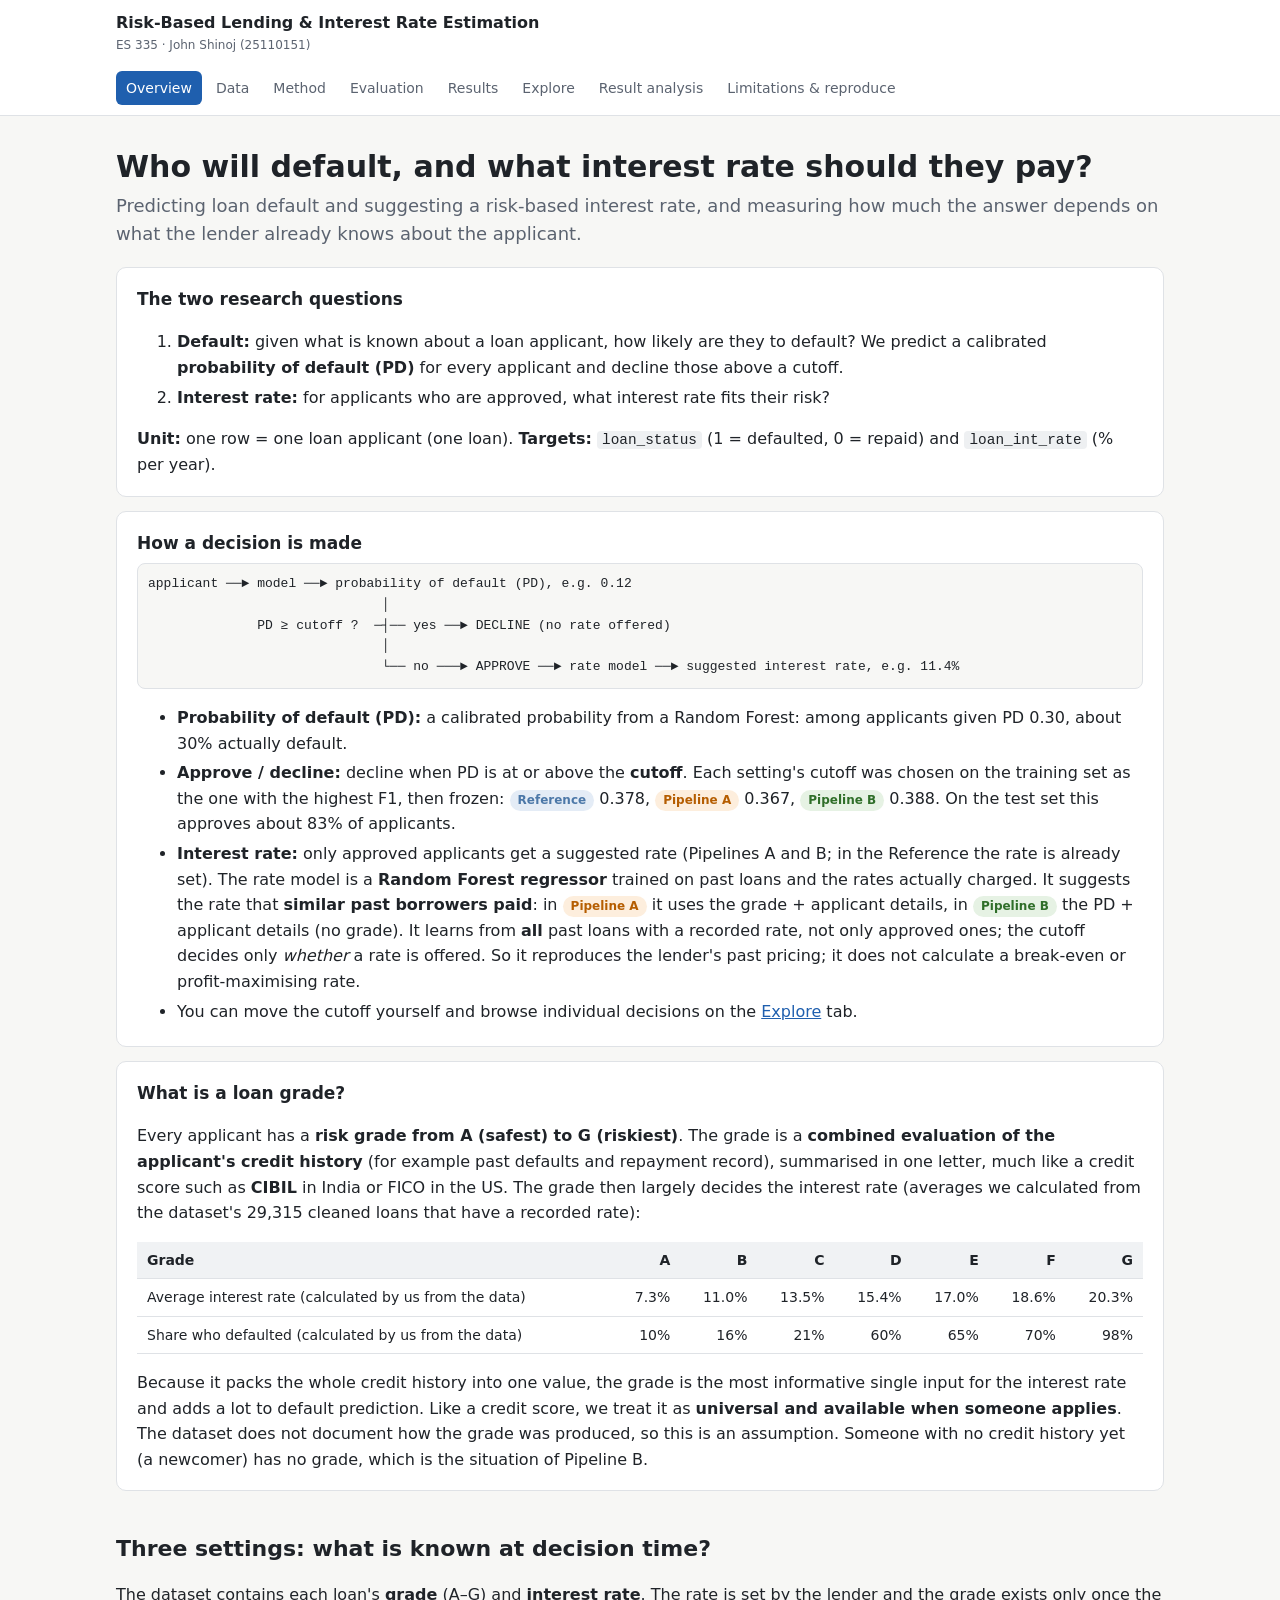
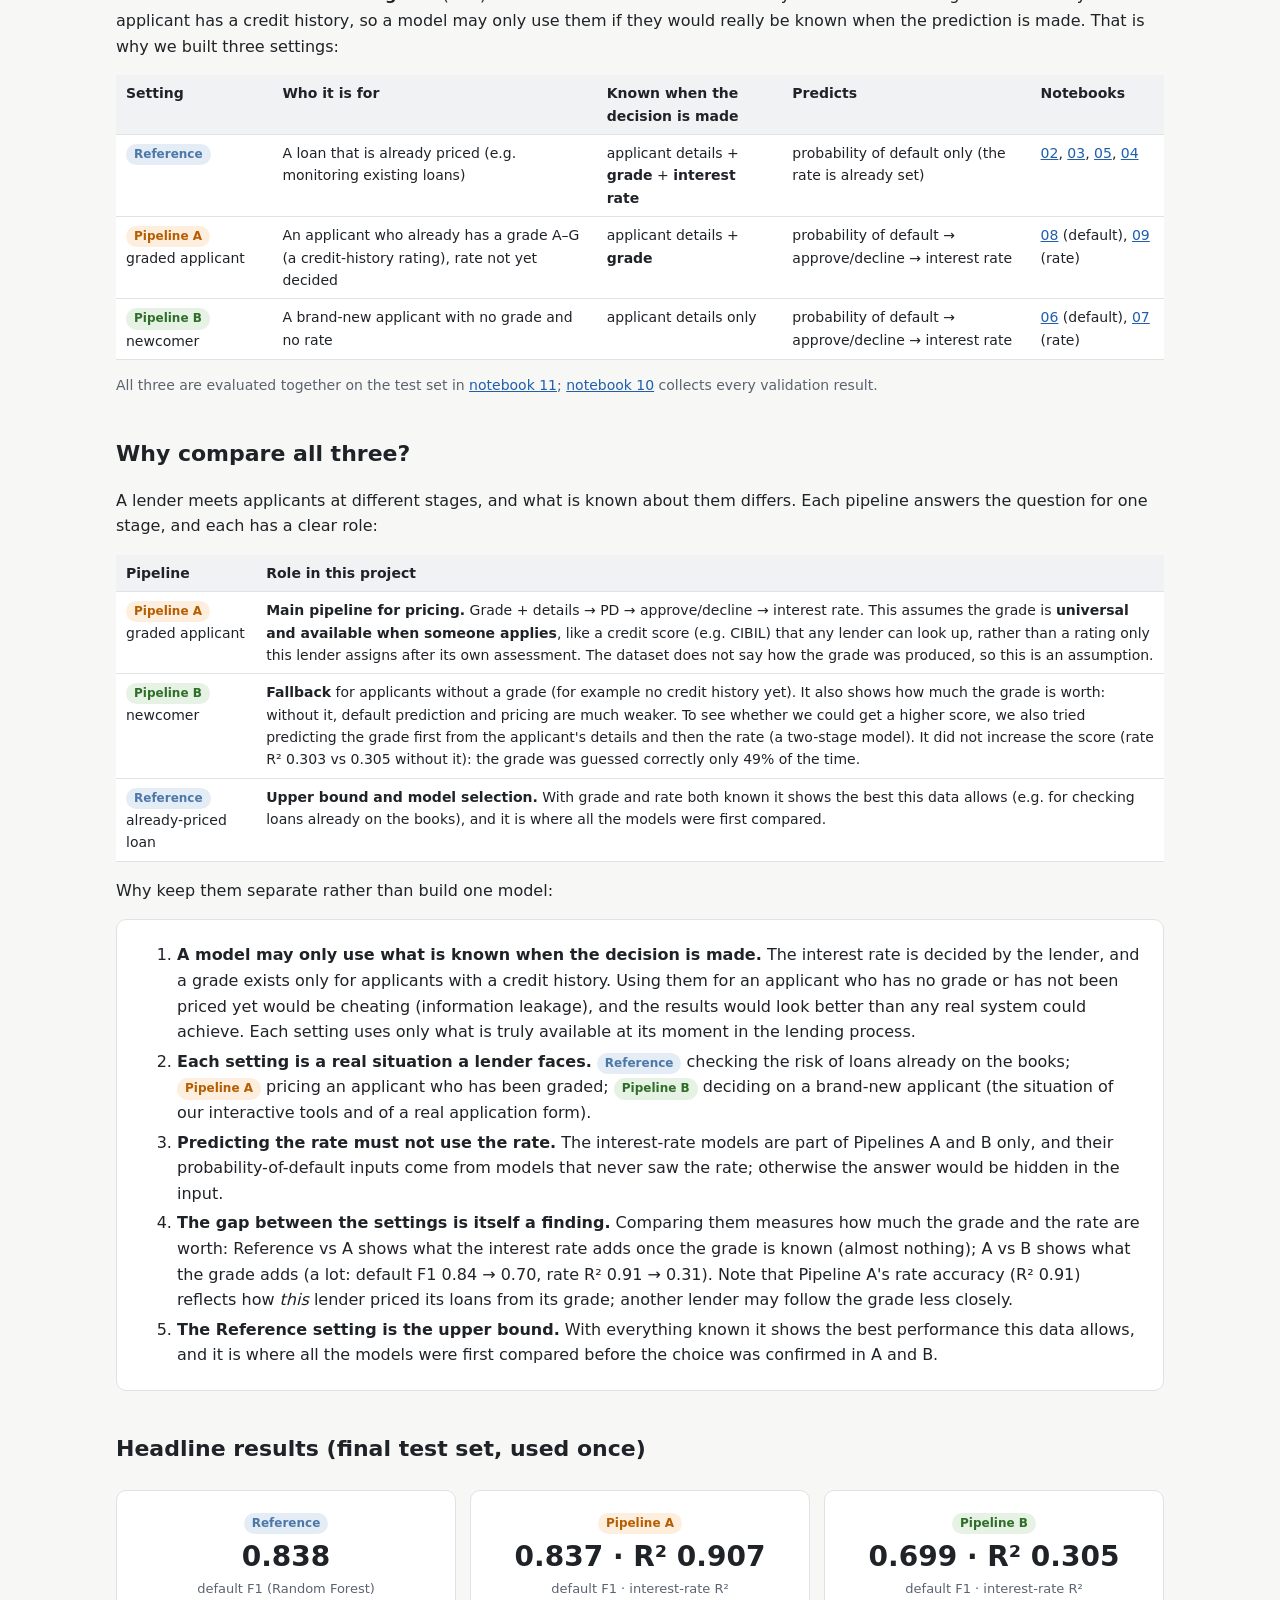
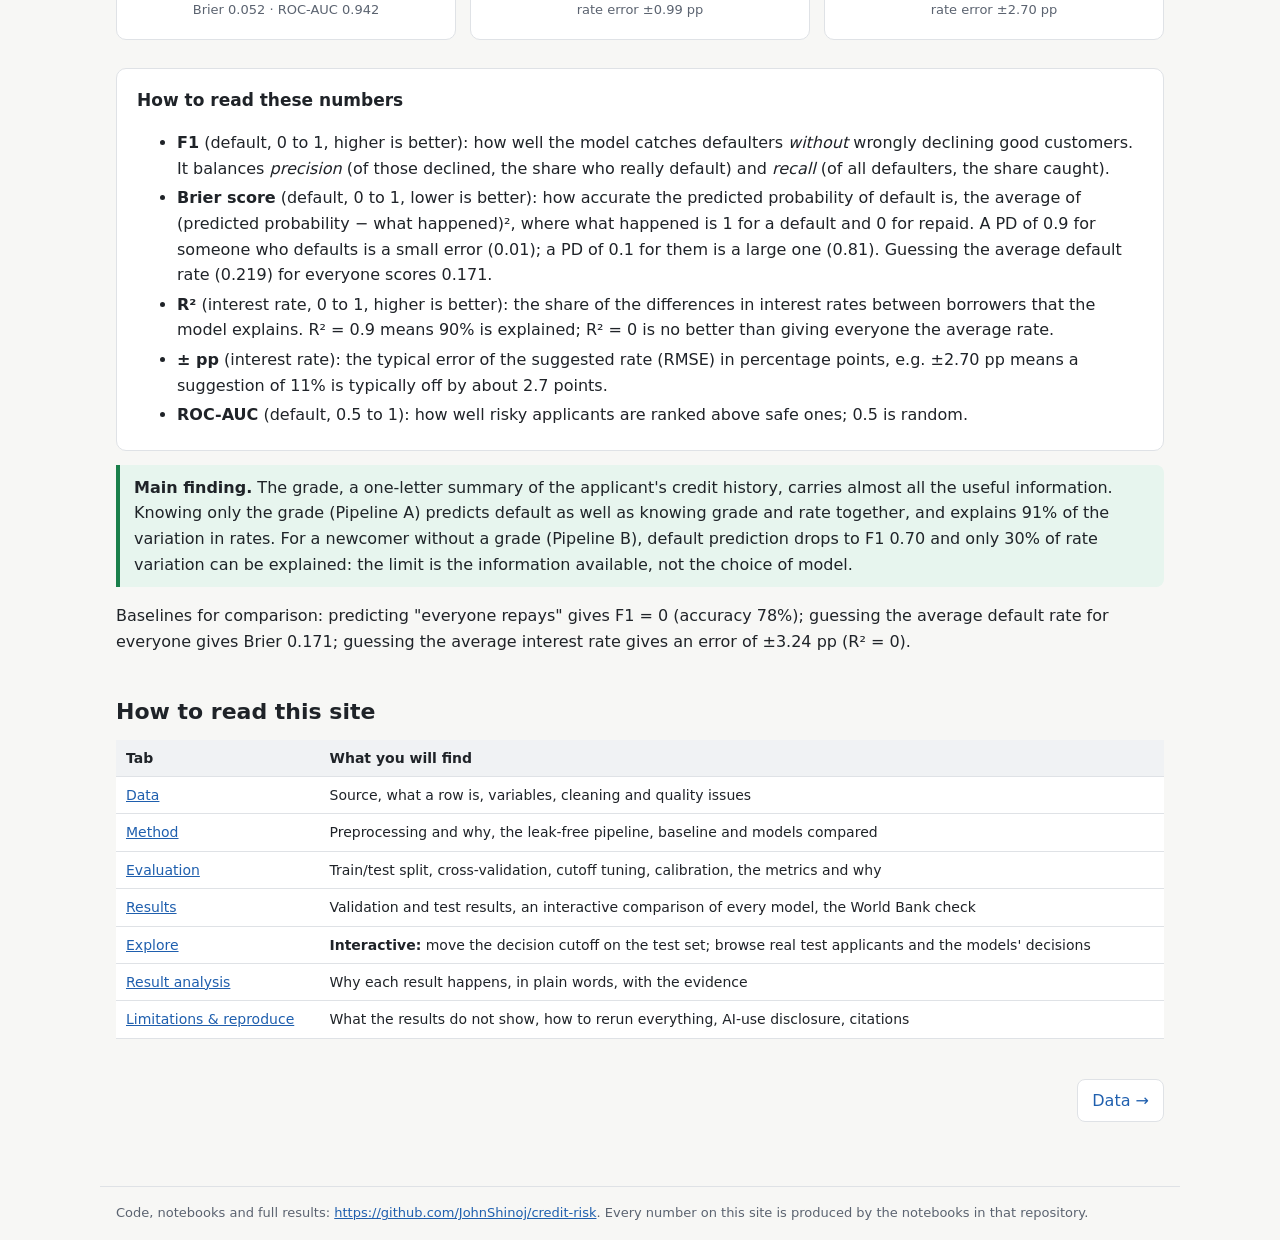
==== commit 8911fa20: "Describe the grade as a credit-history rating and explain how the rate is set Co-Authored-By: Claude" ====
--- a/docs/index.html
+++ b/docs/index.html
@@ -39,33 +39,42 @@
 <li><b>Approve / decline:</b> decline when PD is at or above the <b>cutoff</b>. Each setting's cutoff was chosen on the training
 set as the one with the highest F1, then frozen: <span class="tag ref">Reference</span> 0.378, <span class="tag A">Pipeline A</span>
 0.367, <span class="tag B">Pipeline B</span> 0.388. On the test set this approves about 83% of applicants.</li>
-<li><b>Interest rate:</b> only approved applicants get a suggested rate (Pipelines A and B; in the Reference the rate is already set).</li>
+<li><b>Interest rate:</b> only approved applicants get a suggested rate (Pipelines A and B; in the Reference the rate is already set).
+The rate model is a <b>Random Forest regressor</b> trained on past loans and the rates actually charged. It suggests the rate that
+<b>similar past borrowers paid</b>: in <span class="tag A">Pipeline A</span> it uses the grade + applicant details, in
+<span class="tag B">Pipeline B</span> the PD + applicant details (no grade). It learns from <b>all</b> past loans with a
+recorded rate, not only approved ones; the cutoff decides only <i>whether</i> a rate is offered. So it reproduces the lender's
+past pricing; it does not calculate a break-even or profit-maximising rate.</li>
 <li>You can move the cutoff yourself and browse individual decisions on the <a href="explore.html">Explore</a> tab.</li>
 </ul>
 </div>
 
 <div class="card">
 <h3 style="margin-top:0">What is a loan grade?</h3>
-<p>Before setting the price of a loan, the lender sorts each applicant into a <b>risk grade from A (safest) to G (riskiest)</b>,
-based on its own checks of the applicant (such as their credit record). The grade then largely decides the interest rate
+<p>Every applicant has a <b>risk grade from A (safest) to G (riskiest)</b>. The grade is a <b>combined evaluation of the
+applicant's credit history</b> (for example past defaults and repayment record), summarised in one letter, much like a
+credit score such as <b>CIBIL</b> in India or FICO in the US. The grade then largely decides the interest rate
 (averages we calculated from the dataset's 29,315 cleaned loans that have a recorded rate):</p>
 <div class="table-wrap"><table>
 <tr><th>Grade</th><th class="num">A</th><th class="num">B</th><th class="num">C</th><th class="num">D</th><th class="num">E</th><th class="num">F</th><th class="num">G</th></tr>
 <tr><td>Average interest rate (calculated by us from the data)</td><td class="num">7.3%</td><td class="num">11.0%</td><td class="num">13.5%</td><td class="num">15.4%</td><td class="num">17.0%</td><td class="num">18.6%</td><td class="num">20.3%</td></tr>
 <tr><td>Share who defaulted (calculated by us from the data)</td><td class="num">10%</td><td class="num">16%</td><td class="num">21%</td><td class="num">60%</td><td class="num">65%</td><td class="num">70%</td><td class="num">98%</td></tr>
 </table></div>
-<p style="margin-bottom:0">So the grade is the <b>lender's own verdict</b> on how risky someone is. It is very informative, but a brand-new
-applicant does not have one until the lender has assessed them.</p>
+<p style="margin-bottom:0">Because it packs the whole credit history into one value, the grade is the most informative single
+input for the interest rate and adds a lot to default prediction. Like a credit score, we treat it as <b>universal and available
+when someone applies</b>. The dataset does not document how the grade was produced, so this is an assumption. Someone with no
+credit history yet (a newcomer) has no grade, which is the situation of Pipeline B.</p>
 </div>
 
 <h2>Three settings: what is known at decision time?</h2>
-<p>The dataset contains the lender's <b>grade</b> (A–G) and the <b>interest rate</b>. Both are decided <i>by the lender</i>,
-so a model may only use them if they would really be known when the prediction is made. That is why we built three settings:</p>
+<p>The dataset contains each loan's <b>grade</b> (A–G) and <b>interest rate</b>. The rate is set by the lender and the grade
+exists only once the applicant has a credit history, so a model may only use them if they would really be known when the
+prediction is made. That is why we built three settings:</p>
 
 <div class="table-wrap"><table>
 <tr><th>Setting</th><th>Who it is for</th><th>Known when the decision is made</th><th>Predicts</th><th>Notebooks</th></tr>
 <tr><td><span class="tag ref">Reference</span></td><td>A loan that is already priced (e.g. monitoring existing loans)</td><td>applicant details + <b>grade</b> + <b>interest rate</b></td><td>probability of default only (the rate is already set)</td><td><a href="https://github.com/JohnShinoj/credit-risk/blob/main/notebooks/02_probability_of_default.ipynb" target="_blank" rel="noopener">02</a>, <a href="https://github.com/JohnShinoj/credit-risk/blob/main/notebooks/03_decision_trees.ipynb" target="_blank" rel="noopener">03</a>, <a href="https://github.com/JohnShinoj/credit-risk/blob/main/notebooks/05_random_forest.ipynb" target="_blank" rel="noopener">05</a>, <a href="https://github.com/JohnShinoj/credit-risk/blob/main/notebooks/04_probability_of_default.ipynb" target="_blank" rel="noopener">04</a></td></tr>
-<tr><td><span class="tag A">Pipeline A</span> graded applicant</td><td>An applicant the lender has already graded A–G, rate not yet decided</td><td>applicant details + <b>grade</b></td><td>probability of default → approve/decline → interest rate</td><td><a href="https://github.com/JohnShinoj/credit-risk/blob/main/notebooks/08_graded_applicant_models.ipynb" target="_blank" rel="noopener">08</a> (default), <a href="https://github.com/JohnShinoj/credit-risk/blob/main/notebooks/09_interest_rate_with_grade.ipynb" target="_blank" rel="noopener">09</a> (rate)</td></tr>
+<tr><td><span class="tag A">Pipeline A</span> graded applicant</td><td>An applicant who already has a grade A–G (a credit-history rating), rate not yet decided</td><td>applicant details + <b>grade</b></td><td>probability of default → approve/decline → interest rate</td><td><a href="https://github.com/JohnShinoj/credit-risk/blob/main/notebooks/08_graded_applicant_models.ipynb" target="_blank" rel="noopener">08</a> (default), <a href="https://github.com/JohnShinoj/credit-risk/blob/main/notebooks/09_interest_rate_with_grade.ipynb" target="_blank" rel="noopener">09</a> (rate)</td></tr>
 <tr><td><span class="tag B">Pipeline B</span> newcomer</td><td>A brand-new applicant with no grade and no rate</td><td>applicant details only</td><td>probability of default → approve/decline → interest rate</td><td><a href="https://github.com/JohnShinoj/credit-risk/blob/main/notebooks/06_applicant_only_models.ipynb" target="_blank" rel="noopener">06</a> (default), <a href="https://github.com/JohnShinoj/credit-risk/blob/main/notebooks/07_interest_rate_regression.ipynb" target="_blank" rel="noopener">07</a> (rate)</td></tr>
 </table></div>
 <p style="font-size:14px;color:var(--muted)">All three are evaluated together on the test set in <a href="https://github.com/JohnShinoj/credit-risk/blob/main/notebooks/11_final_test.ipynb" target="_blank" rel="noopener">notebook 11</a>;
@@ -77,8 +86,8 @@
 <div class="table-wrap"><table>
 <tr><th>Pipeline</th><th>Role in this project</th></tr>
 <tr><td><span class="tag A">Pipeline A</span> graded applicant</td><td><b>Main pipeline for pricing.</b> Grade + details → PD → approve/decline →
-interest rate. This assumes the grade is <b>available when someone applies</b>, for example if it were a standard credit rating
-that any lender can look up (like a credit score), rather than a rating only this lender assigns after its own assessment.
+interest rate. This assumes the grade is <b>universal and available when someone applies</b>, like a credit score (e.g. CIBIL)
+that any lender can look up, rather than a rating only this lender assigns after its own assessment.
 The dataset does not say how the grade was produced, so this is an assumption.</td></tr>
 <tr><td><span class="tag B">Pipeline B</span> newcomer</td><td><b>Fallback</b> for applicants without a grade (for example no credit history yet).
 It also shows how much the grade is worth: without it, default prediction and pricing are much weaker. To see whether
@@ -90,8 +99,9 @@
 <p>Why keep them separate rather than build one model:</p>
 <div class="card">
 <ol style="margin:0">
-<li><b>A model may only use what is known when the decision is made.</b> The grade and the interest rate are decided by the
-lender. Using them for an applicant who has not been graded or priced yet would be cheating (information leakage), and the
+<li><b>A model may only use what is known when the decision is made.</b> The interest rate is decided by the
+lender, and a grade exists only for applicants with a credit history. Using them for an applicant who has no grade or has not
+been priced yet would be cheating (information leakage), and the
 results would look better than any real system could achieve. Each setting uses only what is truly available at its moment
 in the lending process.</li>
 <li><b>Each setting is a real situation a lender faces.</b> <span class="tag ref">Reference</span> checking the risk of loans
@@ -99,7 +109,7 @@
 deciding on a brand-new applicant (the situation of our interactive tools and of a real application form).</li>
 <li><b>Predicting the rate must not use the rate.</b> The interest-rate models are part of Pipelines A and B only, and their
 probability-of-default inputs come from models that never saw the rate; otherwise the answer would be hidden in the input.</li>
-<li><b>The gap between the settings is itself a finding.</b> Comparing them measures how much the lender's own information is
+<li><b>The gap between the settings is itself a finding.</b> Comparing them measures how much the grade and the rate are
 worth: Reference vs A shows what the interest rate adds once the grade is known (almost nothing); A vs B shows what the grade
 adds (a lot: default F1 0.84 → 0.70, rate R² 0.91 → 0.31). Note that Pipeline A's rate accuracy (R² 0.91) reflects how
 <i>this</i> lender priced its loans from its grade; another lender may follow the grade less closely.</li>
@@ -131,7 +141,7 @@
 <li><b>ROC-AUC</b> (default, 0.5 to 1): how well risky applicants are ranked above safe ones; 0.5 is random.</li>
 </ul>
 </div>
-<div class="note good"><b>Main finding.</b> The lender's grade carries almost all the useful information. Knowing only the grade
+<div class="note good"><b>Main finding.</b> The grade, a one-letter summary of the applicant's credit history, carries almost all the useful information. Knowing only the grade
 (Pipeline A) predicts default as well as knowing grade and rate together, and explains 91% of the variation in rates. For a
 newcomer without a grade (Pipeline B), default prediction drops to F1 0.70 and only 30% of rate variation can be explained:
 the limit is the information available, not the choice of model.</div>
--- a/docs/assets/style.css
+++ b/docs/assets/style.css
@@ -49,7 +49,7 @@
 figcaption { color: var(--muted); font-size: 14px; margin-top: 8px; }
 .why { display: grid; gap: 8px; }
 .why .row { display: grid; grid-template-columns: 110px 1fr; gap: 10px; }
-.why .row b { color: var(--muted); font-size: 13px; text-transform: uppercase; letter-spacing: .03em; padding-top: 2px; }
+.why .row > b { color: var(--muted); font-size: 13px; text-transform: uppercase; letter-spacing: .03em; padding-top: 2px; }
 @media (max-width: 600px) { .why .row { grid-template-columns: 1fr; gap: 2px; } h1 { font-size: 24px; } }
 .controls { display: flex; flex-wrap: wrap; gap: 10px 18px; align-items: center; margin: 8px 0 12px; }
 .controls label { font-size: 14px; color: var(--muted); }
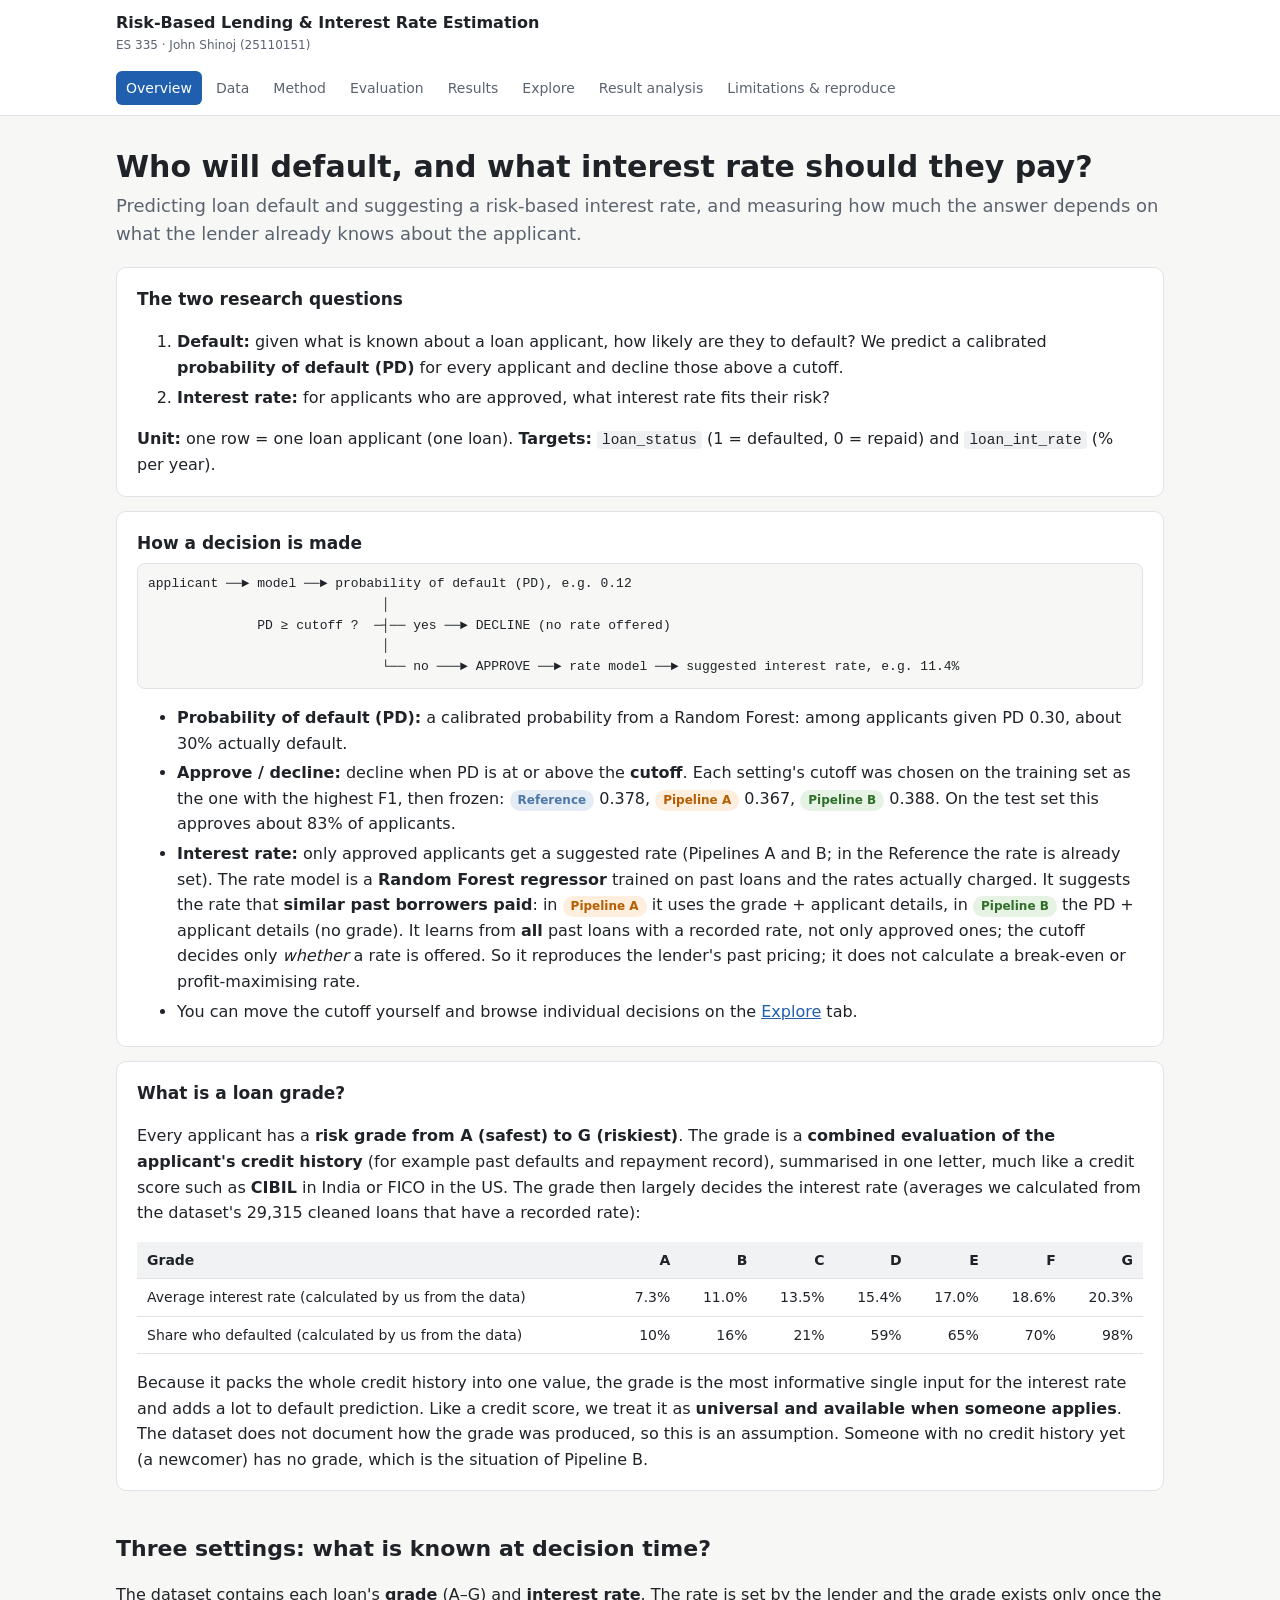
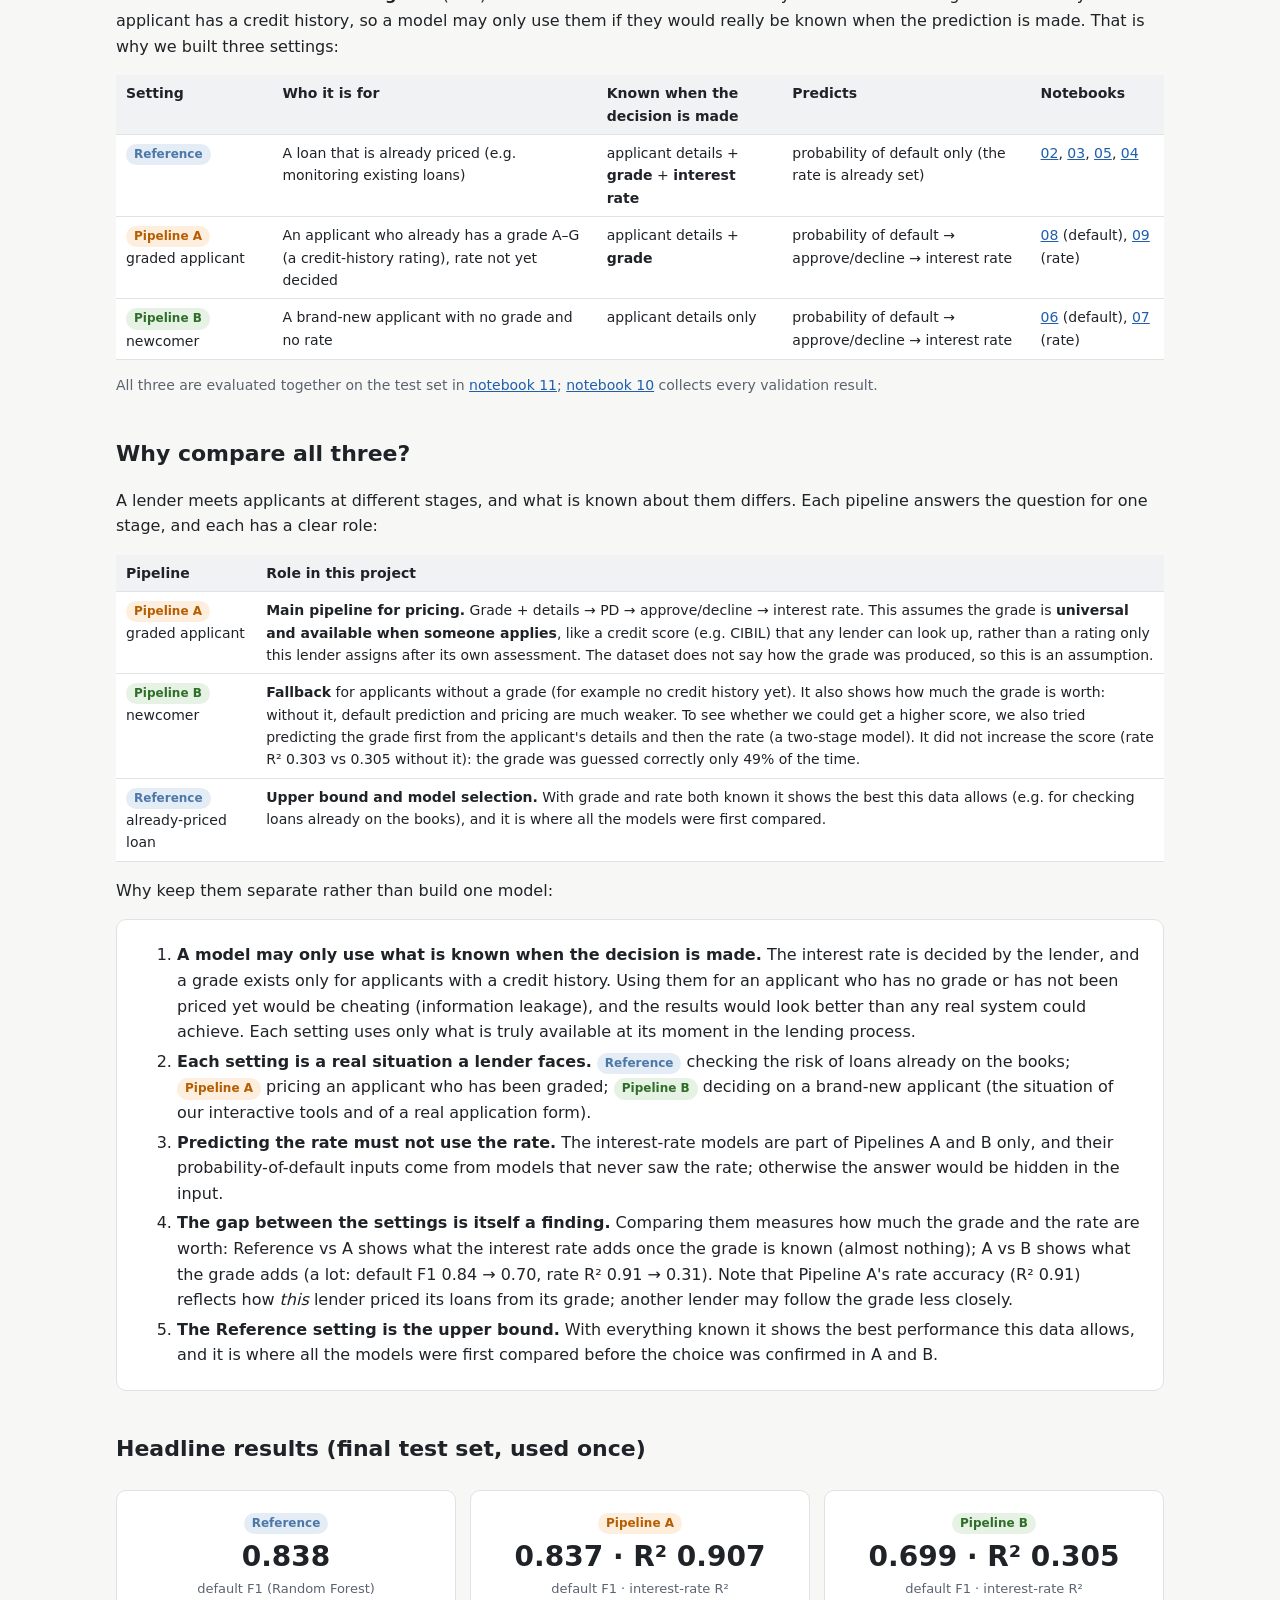
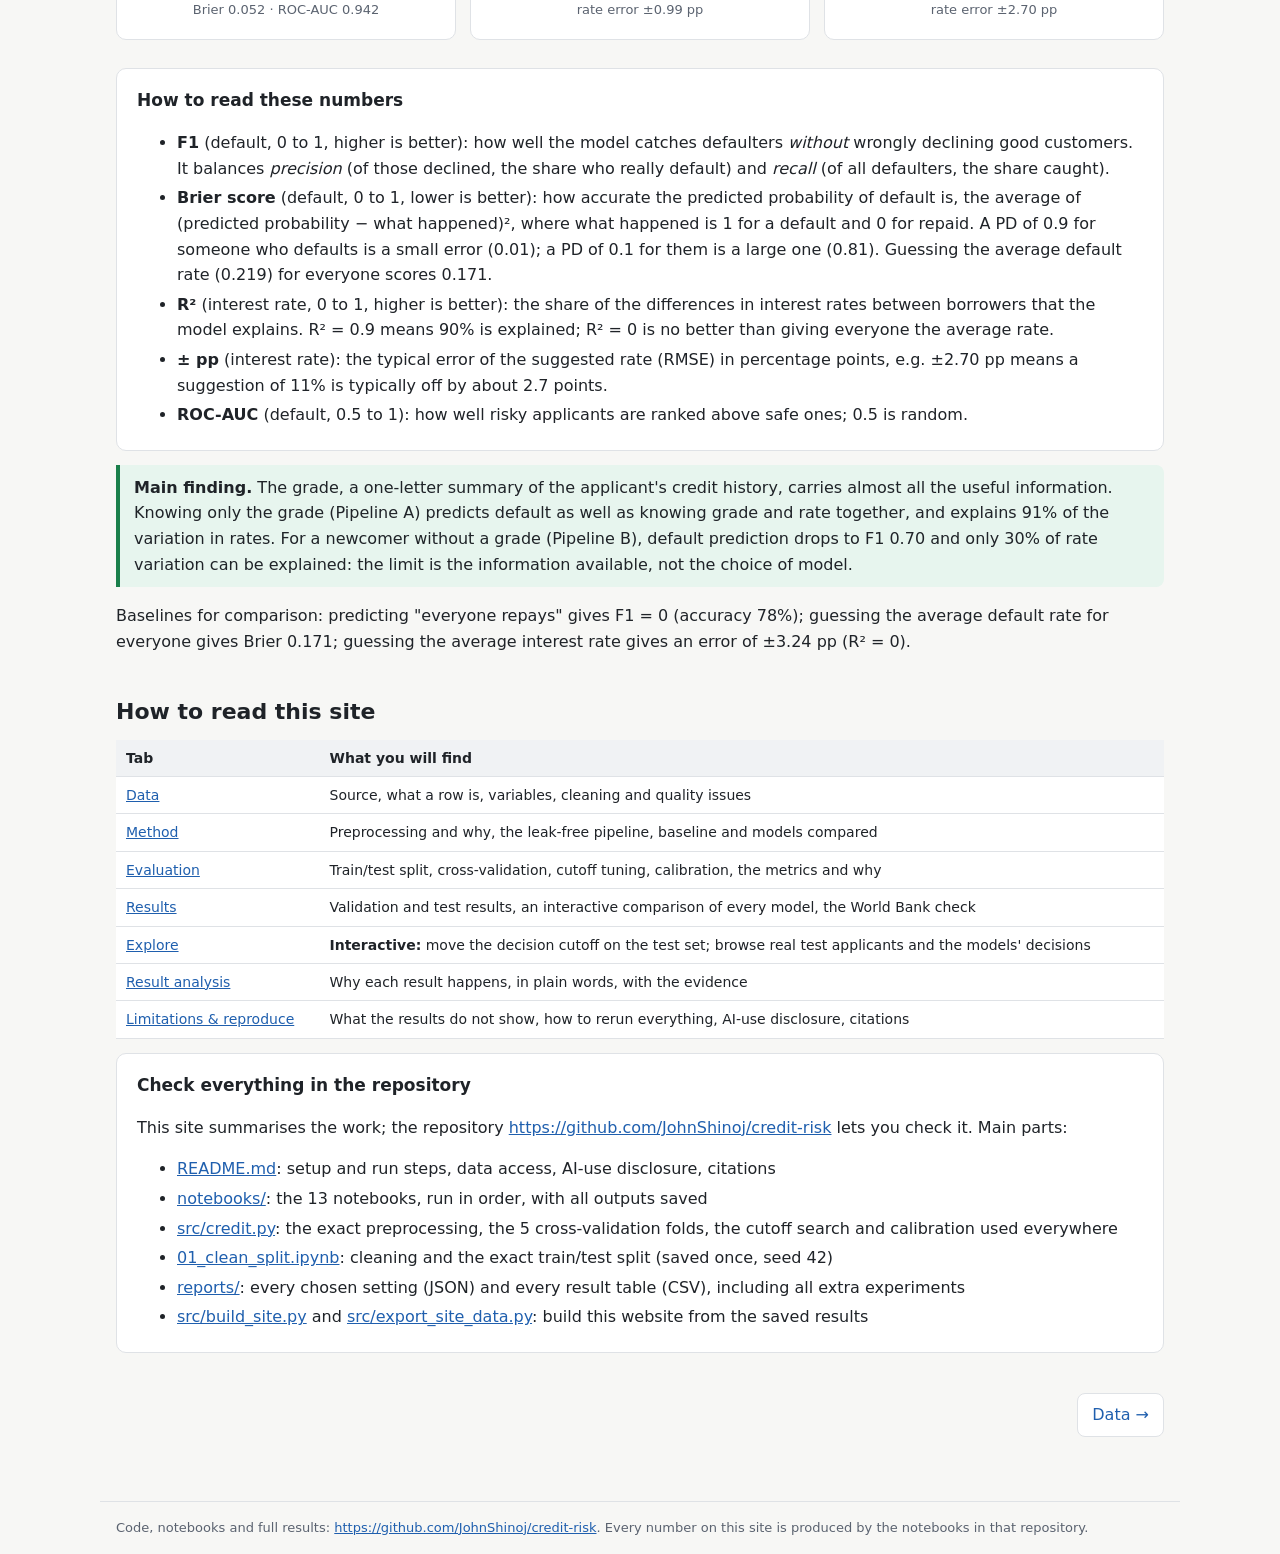
==== commit 5441e224: "Add the website builder and a notebook that checks the website's numbers - src/build_site.py: builds" ====
--- a/docs/index.html
+++ b/docs/index.html
@@ -58,7 +58,7 @@
 <div class="table-wrap"><table>
 <tr><th>Grade</th><th class="num">A</th><th class="num">B</th><th class="num">C</th><th class="num">D</th><th class="num">E</th><th class="num">F</th><th class="num">G</th></tr>
 <tr><td>Average interest rate (calculated by us from the data)</td><td class="num">7.3%</td><td class="num">11.0%</td><td class="num">13.5%</td><td class="num">15.4%</td><td class="num">17.0%</td><td class="num">18.6%</td><td class="num">20.3%</td></tr>
-<tr><td>Share who defaulted (calculated by us from the data)</td><td class="num">10%</td><td class="num">16%</td><td class="num">21%</td><td class="num">60%</td><td class="num">65%</td><td class="num">70%</td><td class="num">98%</td></tr>
+<tr><td>Share who defaulted (calculated by us from the data)</td><td class="num">10%</td><td class="num">16%</td><td class="num">21%</td><td class="num">59%</td><td class="num">65%</td><td class="num">70%</td><td class="num">98%</td></tr>
 </table></div>
 <p style="margin-bottom:0">Because it packs the whole credit history into one value, the grade is the most informative single
 input for the interest rate and adds a lot to default prediction. Like a credit score, we treat it as <b>universal and available
@@ -159,6 +159,19 @@
 <tr><td><a href="analysis.html">Result analysis</a></td><td>Why each result happens, in plain words, with the evidence</td></tr>
 <tr><td><a href="limitations.html">Limitations &amp; reproduce</a></td><td>What the results do not show, how to rerun everything, AI-use disclosure, citations</td></tr>
 </table></div>
+<div class="card">
+<h3 style="margin-top:0">Check everything in the repository</h3>
+<p>This site summarises the work; the repository <a href="https://github.com/JohnShinoj/credit-risk" target="_blank" rel="noopener">https://github.com/JohnShinoj/credit-risk</a> lets you check it.
+Main parts:</p>
+<ul style="margin-bottom:0">
+<li><a href="https://github.com/JohnShinoj/credit-risk/blob/main/README.md" target="_blank" rel="noopener">README.md</a>: setup and run steps, data access, AI-use disclosure, citations</li>
+<li><a href="https://github.com/JohnShinoj/credit-risk/tree/main/notebooks" target="_blank" rel="noopener">notebooks/</a>: the 13 notebooks, run in order, with all outputs saved</li>
+<li><a href="https://github.com/JohnShinoj/credit-risk/blob/main/src/credit.py" target="_blank" rel="noopener">src/credit.py</a>: the exact preprocessing, the 5 cross-validation folds, the cutoff search and calibration used everywhere</li>
+<li><a href="https://github.com/JohnShinoj/credit-risk/blob/main/notebooks/01_clean_split.ipynb" target="_blank" rel="noopener">01_clean_split.ipynb</a>: cleaning and the exact train/test split (saved once, seed 42)</li>
+<li><a href="https://github.com/JohnShinoj/credit-risk/tree/main/reports" target="_blank" rel="noopener">reports/</a>: every chosen setting (JSON) and every result table (CSV), including all extra experiments</li>
+<li><a href="https://github.com/JohnShinoj/credit-risk/blob/main/src/build_site.py" target="_blank" rel="noopener">src/build_site.py</a> and <a href="https://github.com/JohnShinoj/credit-risk/blob/main/src/export_site_data.py" target="_blank" rel="noopener">src/export_site_data.py</a>: build this website from the saved results</li>
+</ul>
+</div>
 
 <div class="pager"><span></span><a href="data.html">Data →</a></div>
 </main>
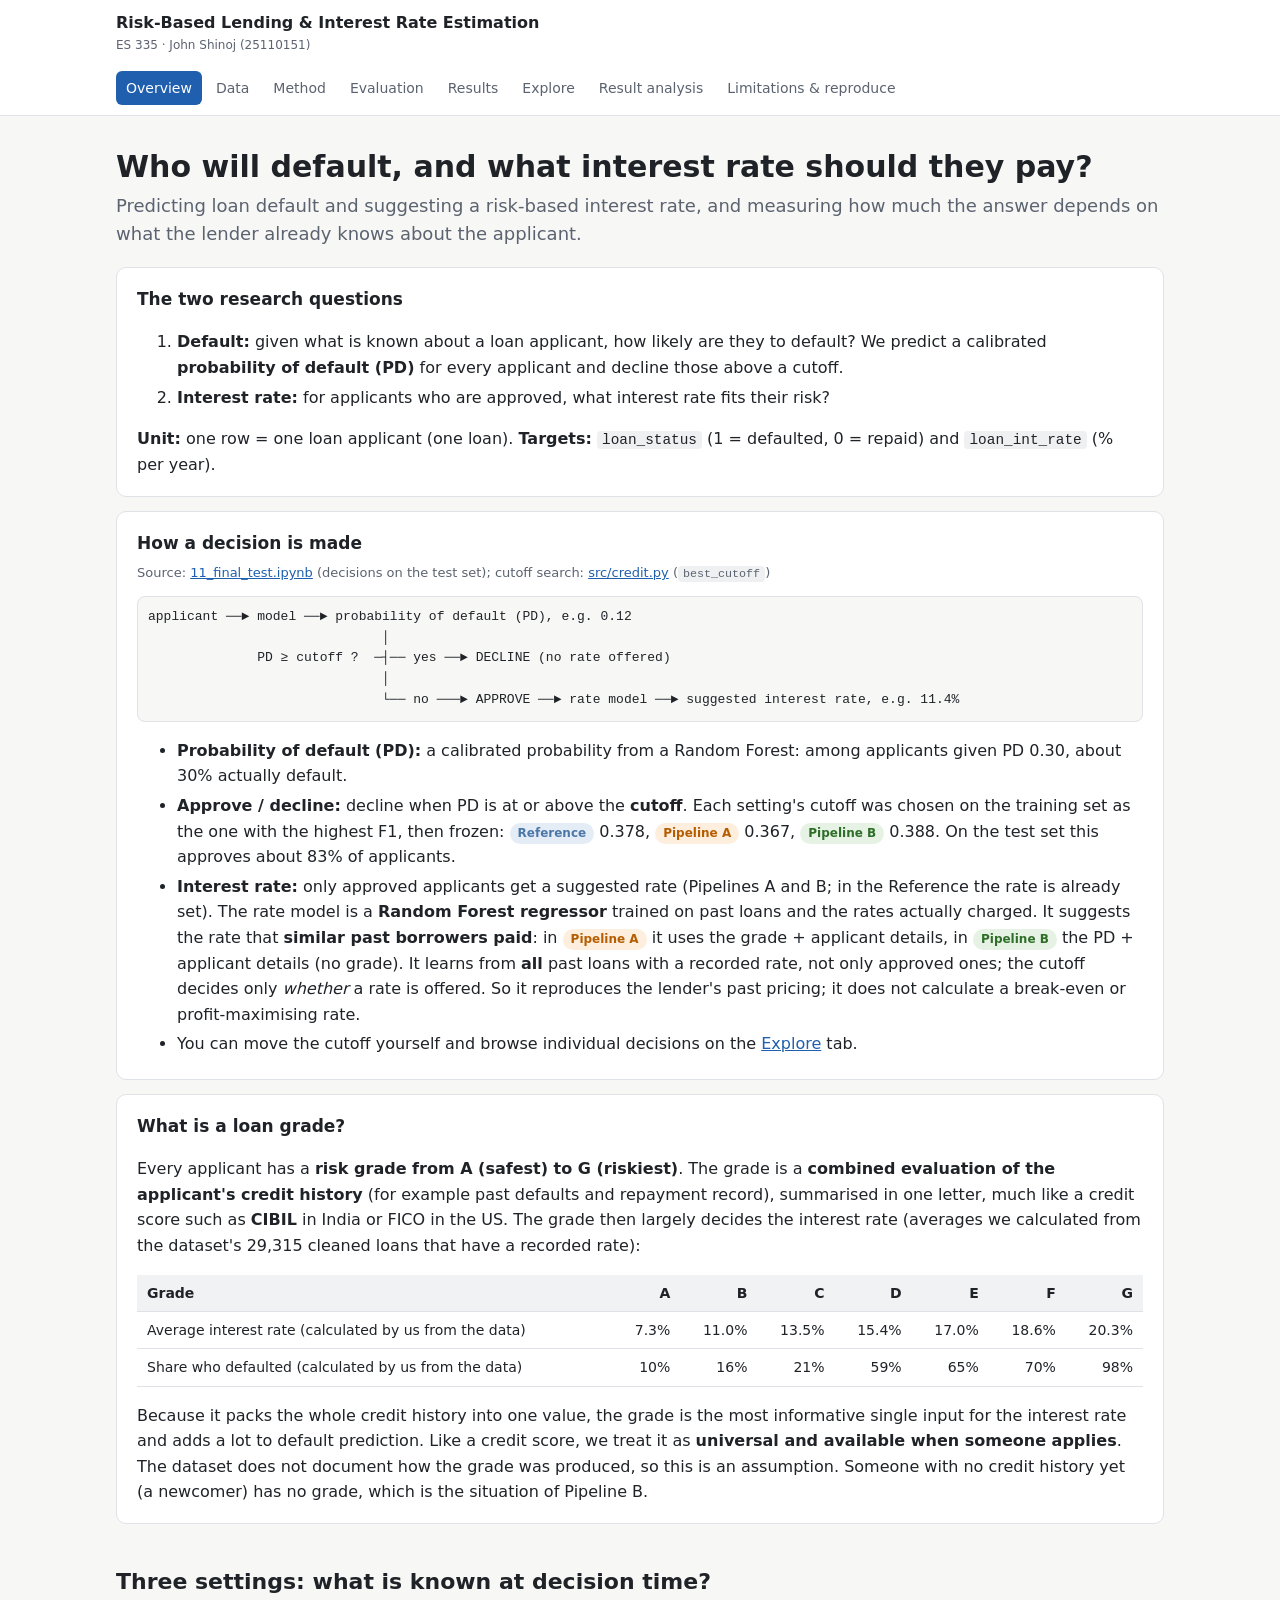
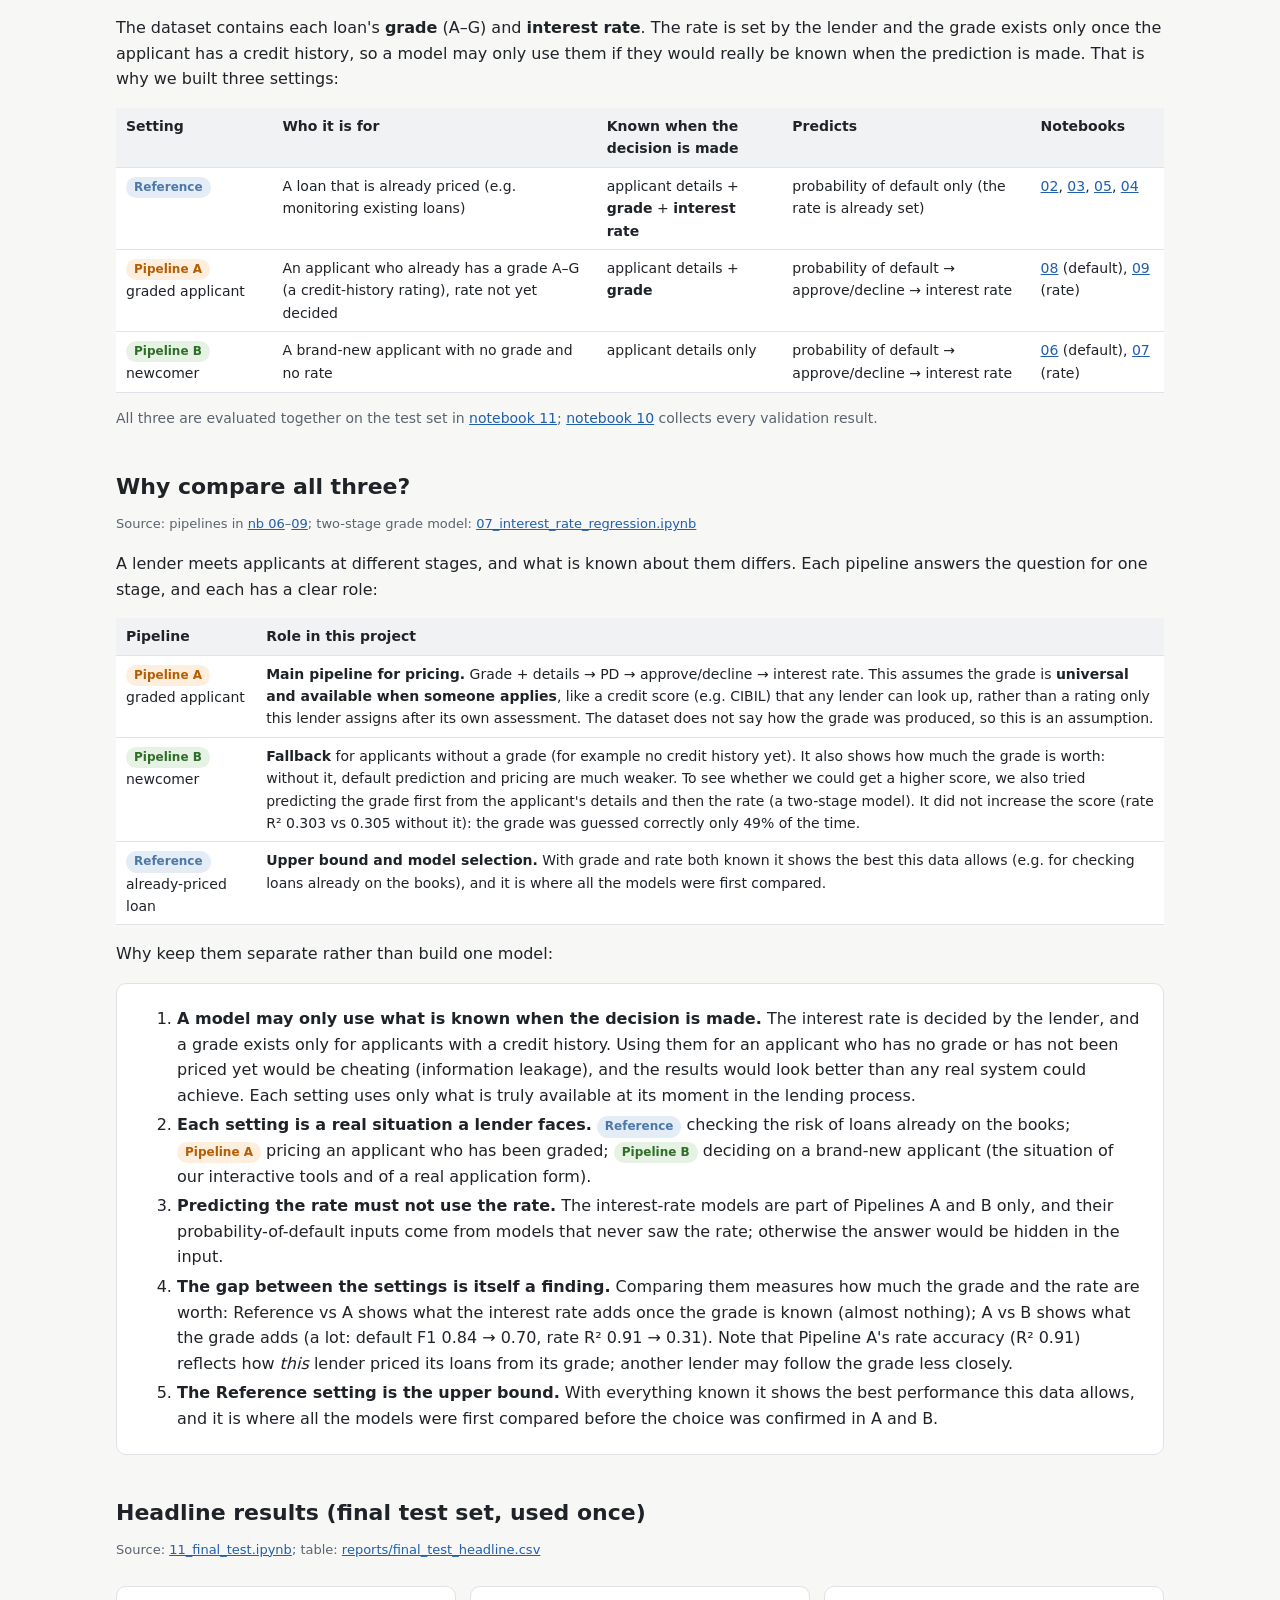
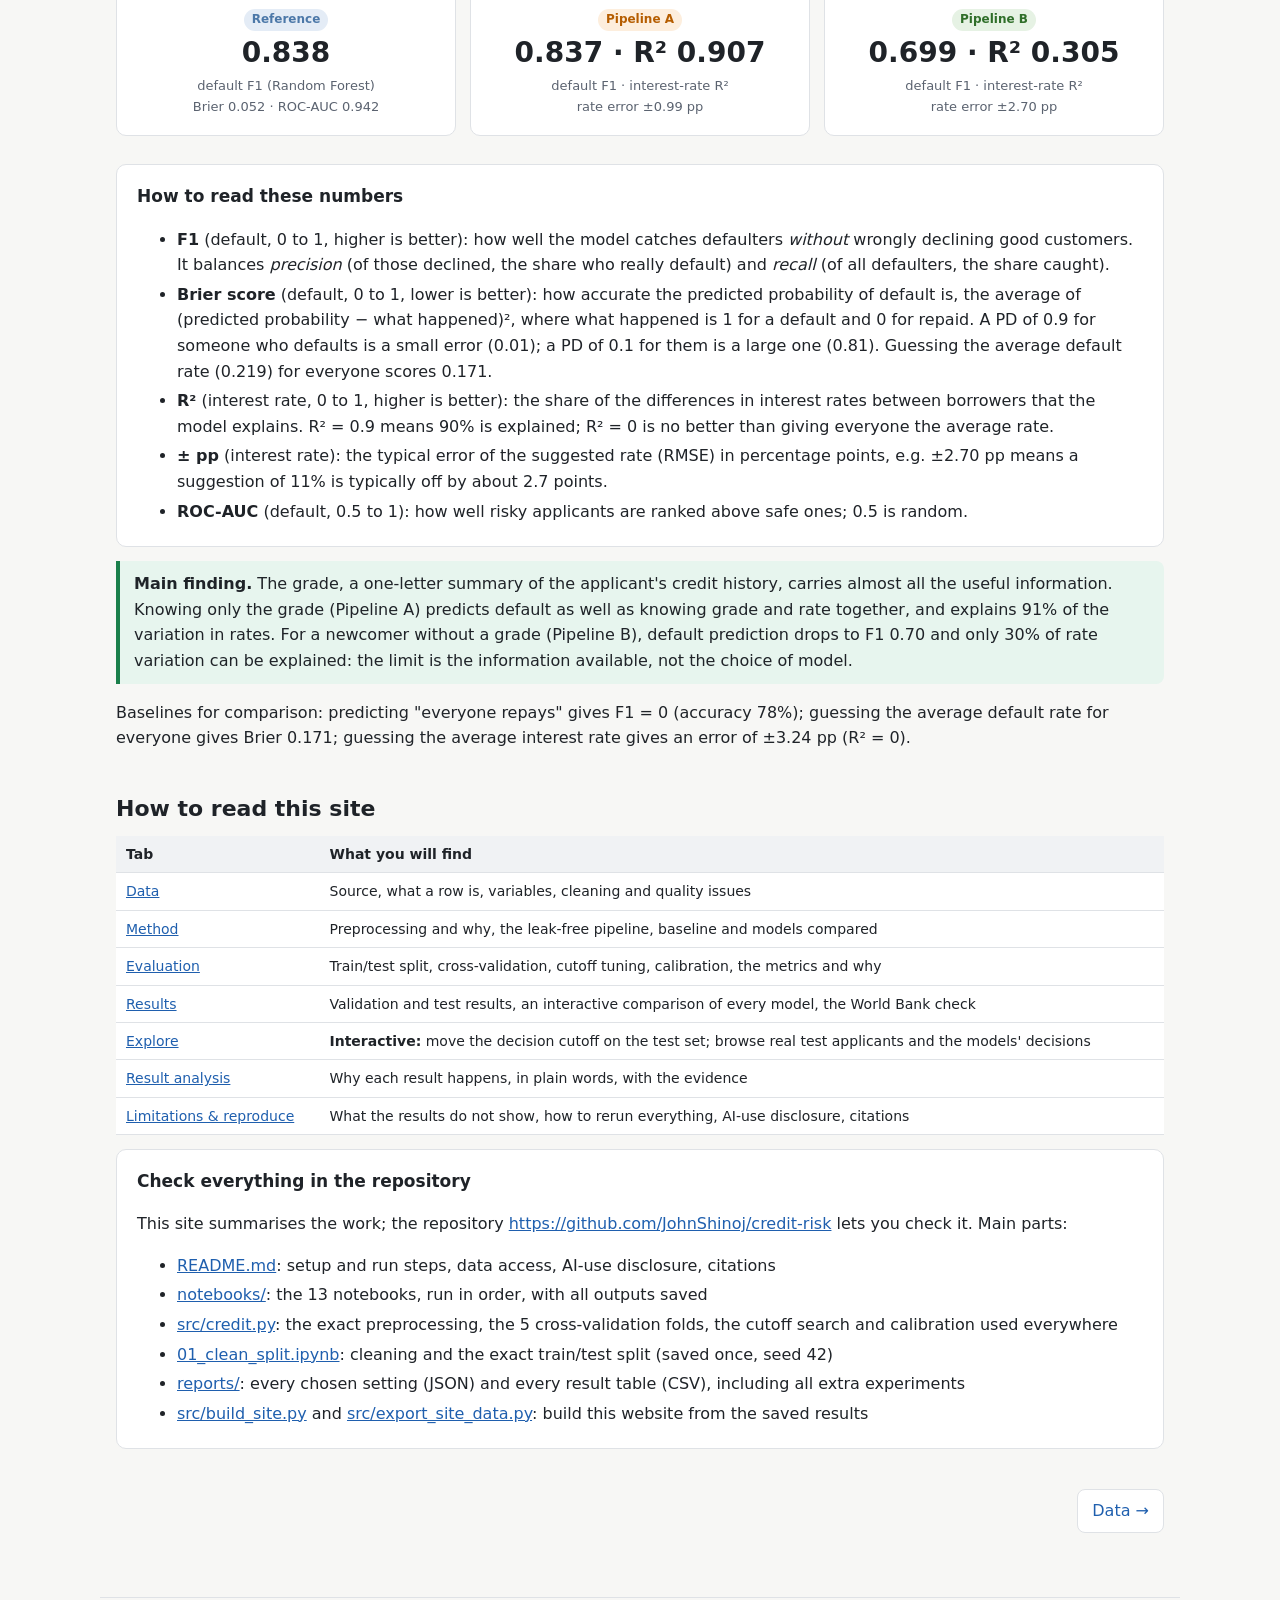
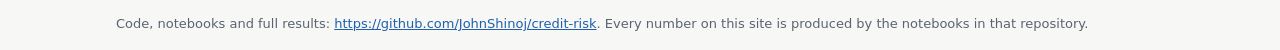
==== commit 4d15e558: "Link each data-backed website section to its notebook or code Co-Authored-By: Claude Opus 5.5 <norep" ====
--- a/docs/index.html
+++ b/docs/index.html
@@ -27,6 +27,7 @@
 
 <div class="card">
 <h3 style="margin-top:0">How a decision is made</h3>
+<p class="src">Source: <a href="https://github.com/JohnShinoj/credit-risk/blob/main/notebooks/11_final_test.ipynb" target="_blank" rel="noopener">11_final_test.ipynb</a> (decisions on the test set); cutoff search: <a href="https://github.com/JohnShinoj/credit-risk/blob/main/src/credit.py" target="_blank" rel="noopener">src/credit.py</a> (<code>best_cutoff</code>)</p>
 <pre style="background:#f7f7f5;border:1px solid var(--line);border-radius:8px;padding:10px;overflow-x:auto;font-size:13px;margin:6px 0 10px">
 applicant ──► model ──► probability of default (PD), e.g. 0.12
                               │
@@ -81,6 +82,7 @@
 <a href="https://github.com/JohnShinoj/credit-risk/blob/main/notebooks/10_results_summary.ipynb" target="_blank" rel="noopener">notebook 10</a> collects every validation result.</p>
 
 <h2 id="why-three">Why compare all three?</h2>
+<p class="src">Source: pipelines in <a href="https://github.com/JohnShinoj/credit-risk/blob/main/notebooks/06_applicant_only_models.ipynb" target="_blank" rel="noopener">nb 06</a>–<a href="https://github.com/JohnShinoj/credit-risk/blob/main/notebooks/09_interest_rate_with_grade.ipynb" target="_blank" rel="noopener">09</a>; two-stage grade model: <a href="https://github.com/JohnShinoj/credit-risk/blob/main/notebooks/07_interest_rate_regression.ipynb" target="_blank" rel="noopener">07_interest_rate_regression.ipynb</a></p>
 <p>A lender meets applicants at different stages, and what is known about them differs. Each pipeline answers the question
 for one stage, and each has a clear role:</p>
 <div class="table-wrap"><table>
@@ -119,6 +121,7 @@
 </div>
 
 <h2>Headline results (final test set, used once)</h2>
+<p class="src">Source: <a href="https://github.com/JohnShinoj/credit-risk/blob/main/notebooks/11_final_test.ipynb" target="_blank" rel="noopener">11_final_test.ipynb</a>; table: <a href="https://github.com/JohnShinoj/credit-risk/blob/main/reports/final_test_headline.csv" target="_blank" rel="noopener">reports/final_test_headline.csv</a></p>
 <div class="grid three">
 <div class="card kpi"><span class="tag ref">Reference</span><div class="v">0.838</div><div class="l">default F1 (Random Forest)<br>Brier 0.052 · ROC-AUC 0.942</div></div>
 <div class="card kpi"><span class="tag A">Pipeline A</span><div class="v">0.837 · R² 0.907</div><div class="l">default F1 · interest-rate R²<br>rate error ±0.99 pp</div></div>
--- a/docs/assets/style.css
+++ b/docs/assets/style.css
@@ -84,3 +84,4 @@
 .pager a { text-decoration: none; border: 1px solid var(--line); background: var(--panel); padding: 8px 14px; border-radius: 8px; }
 code { background: #eef0f2; padding: 1px 5px; border-radius: 4px; font-size: 90%; }
 ol li, ul li { margin: 4px 0; }
+.src { font-size: 13px; color: var(--muted); margin: 2px 0 12px; }
